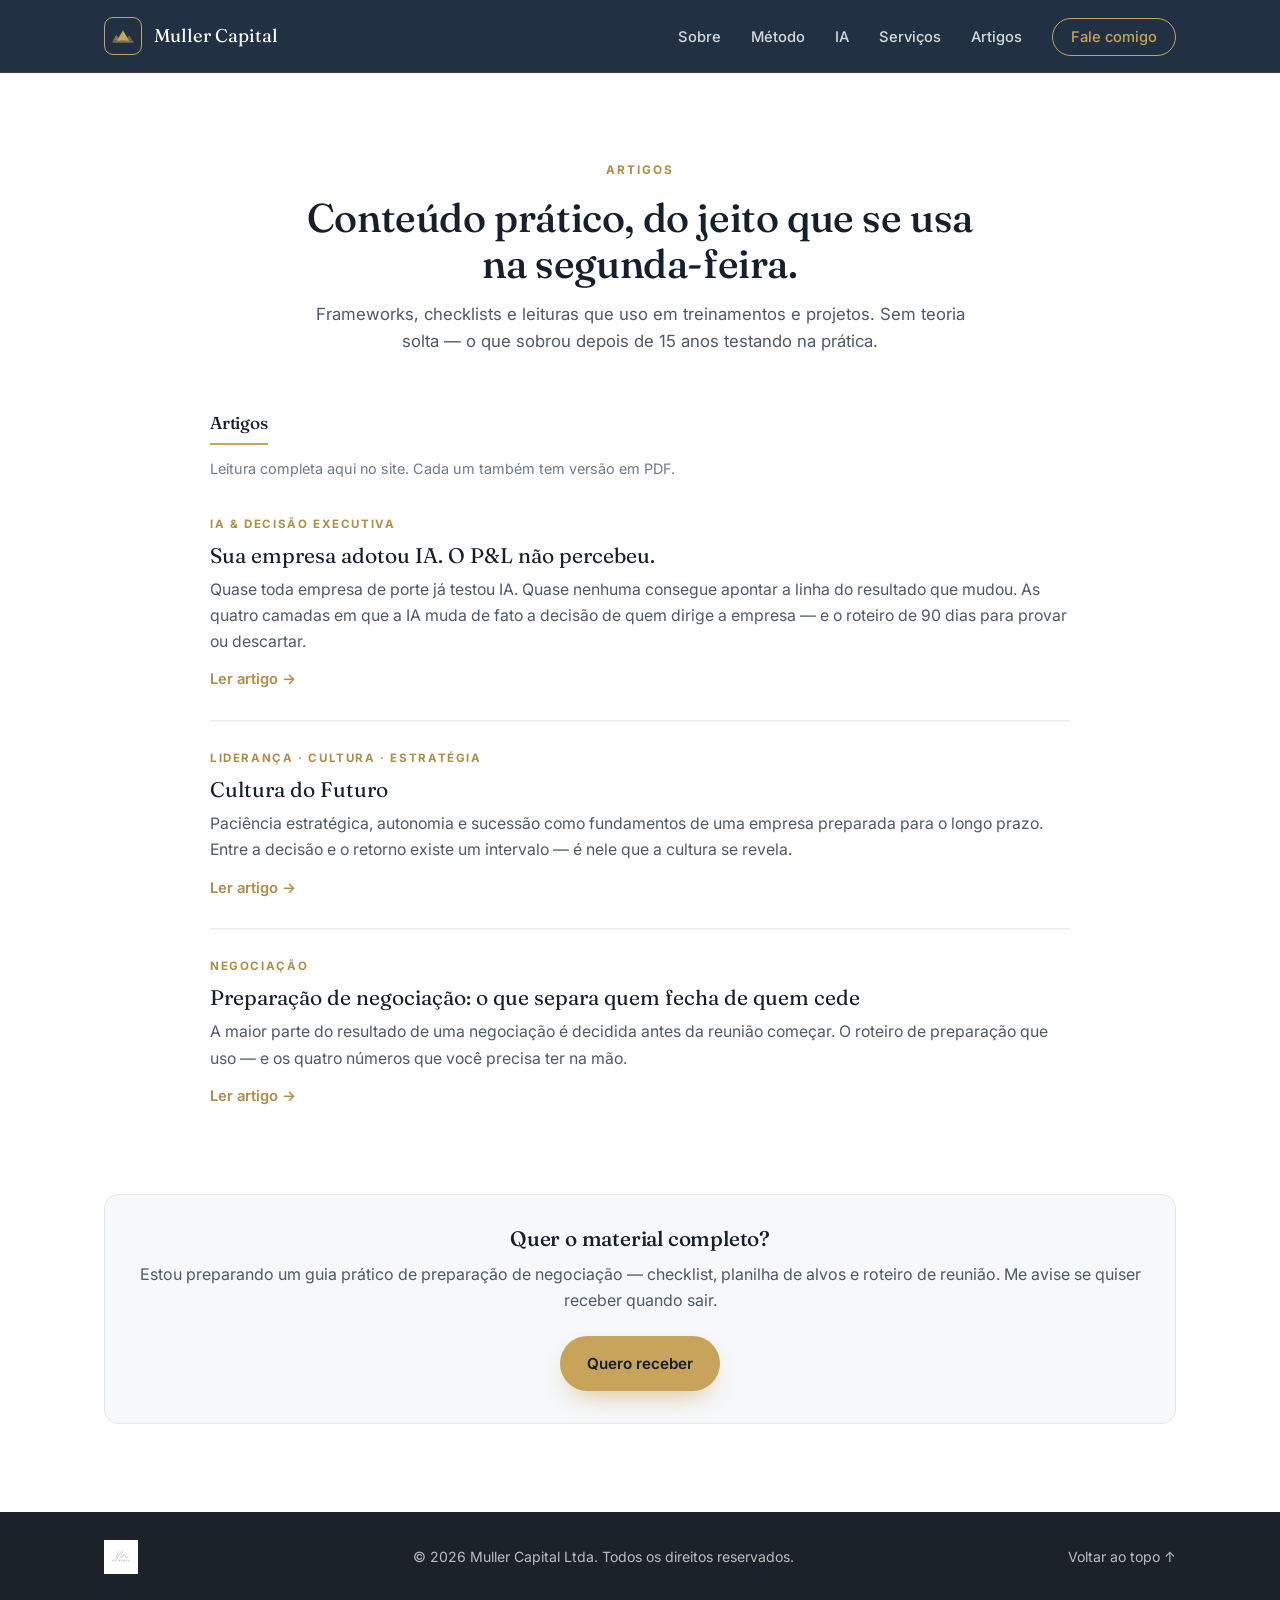
==== artigos/index.html @ a244d83a "Add files via upload" ====
<!DOCTYPE html>
<html lang="pt-BR">
<head>
  <meta charset="UTF-8" />
  <meta name="viewport" content="width=device-width, initial-scale=1.0" />
  <title>Artigos — Muller Capital</title>
  <meta name="description" content="Artigos práticos sobre planejamento estratégico, negociação, liderança e uso de IA em negócios — por Lucas Müller, Muller Capital." />
  <meta name="author" content="Lucas Müller" />
  <meta name="robots" content="index, follow" />
  <link rel="canonical" href="https://mullercapital.net/artigos/" />

  <meta property="og:type" content="website" />
  <meta property="og:url" content="https://mullercapital.net/artigos/" />
  <meta property="og:site_name" content="Muller Capital" />
  <meta property="og:title" content="Artigos — Muller Capital" />
  <meta property="og:description" content="Conteúdo prático sobre estratégia, negociação, liderança e IA aplicada a negócios." />
  <meta property="og:image" content="https://mullercapital.net/assets/lucas.jpg" />
  <meta property="og:locale" content="pt_BR" />
  <meta name="theme-color" content="#0f1f33" />

  <link rel="icon" href="data:image/svg+xml,%3Csvg%20xmlns='http://www.w3.org/2000/svg'%20viewBox='0%200%2064%2064'%3E%3Crect%20width='64'%20height='64'%20rx='12'%20fill='%230f1f33'/%3E%3Cpath%20d='M8%2044%20L17%2029%20L26%2044%20Z'%20fill='%23c8a35a'%20opacity='.6'/%3E%3Cpath%20d='M40%2044%20L48%2031%20L56%2044%20Z'%20fill='%23c8a35a'%20opacity='.45'/%3E%3Cpath%20d='M18%2044%20L32%2020%20L46%2044%20Z'%20fill='%23c8a35a'/%3E%3Cpath%20d='M9%2047%20H55'%20stroke='%23c8a35a'%20stroke-width='3'%20stroke-linecap='round'%20opacity='.8'/%3E%3C/svg%3E" />
  <link rel="preconnect" href="https://fonts.googleapis.com" />
  <link rel="preconnect" href="https://fonts.gstatic.com" crossorigin />
  <link href="https://fonts.googleapis.com/css2?family=Fraunces:opsz,wght@9..144,400;9..144,500;9..144,600&family=Inter:wght@400;500;600;700&display=swap" rel="stylesheet" />
  <link rel="stylesheet" href="../css/styles.css" />

  <script type="application/ld+json">
  {
    "@context": "https://schema.org",
    "@type": "Blog",
    "name": "Artigos — Muller Capital",
    "description": "Conteúdo prático sobre planejamento estratégico, negociação, liderança e IA aplicada a negócios.",
    "url": "https://mullercapital.net/artigos/",
    "inLanguage": "pt-BR",
    "author": {
      "@type": "Person",
      "@id": "https://mullercapital.net/#lucas-muller",
      "name": "Lucas Müller"
    },
    "publisher": {
      "@type": "Organization",
      "name": "Muller Capital",
      "logo": {
        "@type": "ImageObject",
        "url": "https://mullercapital.net/assets/muller-capital.png"
      }
    }
  }
  </script>
</head>
<body>

  <!-- ===================== HEADER / NAV ===================== -->
  <header class="site-header" id="top">
    <div class="container nav-wrap">
      <a href="../index.html" class="brand">
        <span class="brand-mark" aria-hidden="true">
          <svg viewBox="0 0 32 26" width="22" height="18" xmlns="http://www.w3.org/2000/svg">
            <path d="M1 20 L6.5 11 L12 20 Z" fill="currentColor" opacity="0.6" />
            <path d="M20 20 L25 12 L30 20 Z" fill="currentColor" opacity="0.45" />
            <path d="M7 20 L16 4.5 L25 20 Z" fill="currentColor" />
            <path d="M1.5 21.6 H30.5" stroke="currentColor" stroke-width="1.6" stroke-linecap="round" opacity="0.8" />
          </svg>
        </span>
        <span class="brand-name">Muller&nbsp;Capital</span>
      </a>
      <nav class="nav" aria-label="Navegação principal">
        <button class="nav-toggle" aria-expanded="false" aria-controls="nav-menu" aria-label="Abrir menu">
          <span></span><span></span><span></span>
        </button>
        <ul class="nav-menu" id="nav-menu">
          <li><a href="../index.html#sobre">Sobre</a></li>
          <li><a href="../index.html#metodo">Método</a></li>
          <li><a href="../index.html#ia">IA</a></li>
          <li><a href="../index.html#servicos">Serviços</a></li>
          <li><a href="index.html">Artigos</a></li>
          <li><a href="../index.html#contato" class="nav-cta">Fale comigo</a></li>
        </ul>
      </nav>
    </div>
  </header>

  <!-- ===================== LISTA DE ARTIGOS ===================== -->
  <section class="section">
    <div class="container">
      <div class="section-head">
        <p class="section-eyebrow">Artigos</p>
        <h2>Conteúdo prático, do jeito que se usa na segunda-feira.</h2>
        <p class="section-sub">
          Frameworks, checklists e leituras que uso em treinamentos e projetos.
          Sem teoria solta — o que sobrou depois de 15 anos testando na prática.
        </p>
      </div>

      <!--
        COMO ADICIONAR CONTEÚDO — ver README, seção "Artigos".
        Resumo: artigo novo = duplicar preparacao-negociacao.html
                PDF novo    = duplicar modelo-material.html + arquivo em materiais/
      -->

      <!-- ========== GRUPO 1: ARTIGOS NO SITE ========== -->
      <div class="artigos-grupo">
        <h3 class="grupo-titulo">Artigos</h3>
        <p class="grupo-desc">Leitura completa aqui no site. Cada um também tem versão em PDF.</p>
        <ul class="artigos-list">
          <li class="artigo-item">
            <a class="artigo-link" href="ia-decisao-executiva.html">
              <span class="artigo-tag">IA &amp; Decisão Executiva</span>
              <span class="artigo-titulo">Sua empresa adotou IA. O P&amp;L não percebeu.</span>
              <span class="artigo-resumo">
                Quase toda empresa de porte já testou IA. Quase nenhuma consegue apontar a linha do
                resultado que mudou. As quatro camadas em que a IA muda de fato a decisão de quem
                dirige a empresa — e o roteiro de 90 dias para provar ou descartar.
              </span>
              <span class="artigo-seta">Ler artigo &rarr;</span>
            </a>
          </li>
          <li class="artigo-item">
            <a class="artigo-link" href="cultura-do-futuro.html">
              <span class="artigo-tag">Liderança · Cultura · Estratégia</span>
              <span class="artigo-titulo">Cultura do Futuro</span>
              <span class="artigo-resumo">
                Paciência estratégica, autonomia e sucessão como fundamentos de uma empresa
                preparada para o longo prazo. Entre a decisão e o retorno existe um intervalo —
                é nele que a cultura se revela.
              </span>
              <span class="artigo-seta">Ler artigo &rarr;</span>
            </a>
          </li>
          <li class="artigo-item">
            <a class="artigo-link" href="preparacao-negociacao.html">
              <span class="artigo-tag">Negociação</span>
              <span class="artigo-titulo">Preparação de negociação: o que separa quem fecha de quem cede</span>
              <span class="artigo-resumo">
                A maior parte do resultado de uma negociação é decidida antes da reunião começar.
                O roteiro de preparação que uso — e os quatro números que você precisa ter na mão.
              </span>
              <span class="artigo-seta">Ler artigo &rarr;</span>
            </a>
          </li>
        </ul>
      </div>

      <!-- ========== GRUPO 2: MATERIAIS EM PDF ==========
        Descomente este grupo quando o primeiro PDF estiver publicado.
        Copie o <li> uma vez para cada material.

      <div class="artigos-grupo">
        <h3 class="grupo-titulo">Materiais para download</h3>
        <p class="grupo-desc">Artigos completos em PDF, com resumo antes de baixar.</p>
        <ul class="artigos-list">
          <li class="artigo-item">
            <a class="artigo-link" href="NOME-DO-ARQUIVO.html">
              <span class="artigo-tag">CATEGORIA · PDF</span>
              <span class="artigo-titulo">TÍTULO DO ARTIGO</span>
              <span class="artigo-resumo">RESUMO DE UMA OU DUAS LINHAS.</span>
              <span class="artigo-seta">Ver e baixar &rarr;</span>
            </a>
          </li>
        </ul>
      </div>

      ========== FIM GRUPO 2 ========== -->

      <!-- ========== GRUPO 3: LINKEDIN ==========
        Descomente quando quiser listar artigos publicados no LinkedIn.
        Atenção: estes links levam o visitante para fora do site.

      <div class="artigos-grupo">
        <h3 class="grupo-titulo">Publicado no LinkedIn</h3>
        <p class="grupo-desc">Textos publicados na minha página do LinkedIn.</p>
        <ul class="artigos-list">
          <li class="artigo-item">
            <a class="artigo-link" href="URL-COMPLETA-DO-LINKEDIN" target="_blank" rel="noopener">
              <span class="artigo-tag">CATEGORIA · LinkedIn</span>
              <span class="artigo-titulo">TÍTULO DO ARTIGO</span>
              <span class="artigo-resumo">RESUMO DE UMA OU DUAS LINHAS.</span>
              <span class="artigo-seta">Ler no LinkedIn &#8599;</span>
            </a>
          </li>
        </ul>
      </div>

      ========== FIM GRUPO 3 ========== -->

      <!-- ===================== MATERIAL GRATUITO (isca de e-mail) ===================== -->
      <!--
        ATENÇÃO: este bloco ainda NÃO entrega arquivo nenhum.
        Hoje ele leva ao formulário de contato da home.
        Para virar um material com captura de e-mail de verdade, é preciso uma
        plataforma de e-mail (Brevo, MailerLite...) — ver README, seção "Material gratuito".
        O arquivo NÃO pode ficar neste repositório: ele é público.
      -->
      <div class="post-cta">
        <h2>Quer o material completo?</h2>
        <p>
          Estou preparando um guia prático de preparação de negociação — checklist,
          planilha de alvos e roteiro de reunião. Me avise se quiser receber quando sair.
        </p>
        <a href="../index.html#contato" class="btn btn-primary">Quero receber</a>
      </div>
    </div>
  </section>

  <!-- ===================== FOOTER ===================== -->
  <footer class="site-footer">
    <div class="container footer-wrap">
      <div class="footer-realizacao">
        <img src="../assets/muller-capital.png" alt="Muller Capital" class="footer-logo" onerror="this.replaceWith(Object.assign(document.createElement('span'),{className:'footer-brand',textContent:'Muller Capital'}))" />
      </div>
      <span class="footer-copy">© <span id="year"></span> Muller Capital Ltda. Todos os direitos reservados.</span>
      <a href="#top" class="footer-top">Voltar ao topo &uarr;</a>
    </div>
  </footer>

  <script src="../js/main.js"></script>
</body>
</html>
---- css/styles.css ----
/* =========================================================
   Lucas Müller — Planejamento Estratégico
   Paleta executiva: navy / grafite + dourado
   ========================================================= */

:root {
  --navy: #0f1f33;
  --navy-700: #16304f;
  --navy-600: #1d3c63;
  --graphite: #1c2229;
  --gold: #c8a35a;
  --gold-dark: #b08d44;
  --ink: #14202e;
  --slate: #4a5a6a;
  --muted: #6b7a89;
  --line: #e4e8ed;
  --bg: #ffffff;
  --bg-alt: #f6f8fa;
  --bg-dark: #0f1f33;
  --white: #ffffff;

  --maxw: 1120px;
  --radius: 14px;
  --shadow: 0 18px 50px -24px rgba(15, 31, 51, 0.45);
  --font-display: "Fraunces", Georgia, serif;
  --font-body: "Inter", system-ui, -apple-system, Segoe UI, Roboto, sans-serif;
}

* { box-sizing: border-box; margin: 0; padding: 0; }

html { scroll-behavior: smooth; }

body {
  font-family: var(--font-body);
  color: var(--ink);
  background: var(--bg);
  line-height: 1.65;
  -webkit-font-smoothing: antialiased;
}

img { max-width: 100%; display: block; }

a { color: inherit; text-decoration: none; }

.container {
  width: 100%;
  max-width: var(--maxw);
  margin: 0 auto;
  padding: 0 24px;
}

h1, h2, h3 { font-family: var(--font-display); font-weight: 500; line-height: 1.15; letter-spacing: -0.01em; }

.accent { color: var(--gold-dark); }

/* ===================== BUTTONS ===================== */
.btn {
  display: inline-flex;
  align-items: center;
  justify-content: center;
  gap: 8px;
  padding: 14px 26px;
  border-radius: 999px;
  font-weight: 600;
  font-size: 0.95rem;
  cursor: pointer;
  border: 1.5px solid transparent;
  transition: transform 0.15s ease, box-shadow 0.2s ease, background 0.2s ease, color 0.2s ease;
}
.btn:hover { transform: translateY(-2px); }

.btn-primary {
  background: var(--gold);
  color: var(--navy);
  box-shadow: 0 12px 28px -12px rgba(200, 163, 90, 0.8);
}
.btn-primary:hover { background: var(--gold-dark); }

.btn-ghost {
  background: transparent;
  color: var(--white);
  border-color: rgba(255, 255, 255, 0.35);
}
.btn-ghost:hover { border-color: var(--gold); color: var(--gold); }

.btn-block { width: 100%; }

/* ===================== HEADER / NAV ===================== */
.site-header {
  position: sticky;
  top: 0;
  z-index: 50;
  background: rgba(15, 31, 51, 0.92);
  backdrop-filter: blur(10px);
  border-bottom: 1px solid rgba(255, 255, 255, 0.08);
}
.nav-wrap {
  display: flex;
  align-items: center;
  justify-content: space-between;
  height: 72px;
}
.brand { display: flex; align-items: center; gap: 12px; color: var(--white); }
.brand-mark {
  width: 38px; height: 38px;
  display: grid; place-items: center;
  border: 1.5px solid var(--gold);
  color: var(--gold);
  border-radius: 9px;
  font-family: var(--font-display);
  font-weight: 600;
  font-size: 0.95rem;
  flex: none;
}
.brand-mark svg { display: block; }
.brand-name { font-family: var(--font-display); font-size: 1.15rem; color: var(--white); }

.nav-menu { list-style: none; display: flex; align-items: center; gap: 30px; }
.nav-menu a { color: rgba(255, 255, 255, 0.82); font-size: 0.92rem; font-weight: 500; transition: color 0.2s; }
.nav-menu a:hover { color: var(--gold); }
.nav-cta {
  border: 1.5px solid var(--gold);
  color: var(--gold) !important;
  padding: 9px 18px;
  border-radius: 999px;
}
.nav-cta:hover { background: var(--gold); color: var(--navy) !important; }

.nav-toggle {
  display: none;
  flex-direction: column;
  gap: 5px;
  background: none;
  border: none;
  cursor: pointer;
  padding: 8px;
}
.nav-toggle span { width: 24px; height: 2px; background: var(--white); border-radius: 2px; transition: 0.3s; }

/* ===================== HERO ===================== */
.hero {
  background:
    radial-gradient(900px 500px at 80% -10%, rgba(200,163,90,0.18), transparent 60%),
    linear-gradient(160deg, var(--navy) 0%, var(--graphite) 100%);
  color: var(--white);
  padding: 90px 0 80px;
  position: relative;
  overflow: hidden;
}
.hero-grid {
  display: grid;
  grid-template-columns: 1.25fr 0.85fr;
  gap: 56px;
  align-items: center;
}
.eyebrow {
  text-transform: uppercase;
  letter-spacing: 0.18em;
  font-size: 0.74rem;
  font-weight: 600;
  color: var(--gold);
  margin-bottom: 18px;
}
.hero h1 { font-size: clamp(2.1rem, 4.4vw, 3.4rem); margin-bottom: 22px; }
.lead { font-size: 1.12rem; color: rgba(255, 255, 255, 0.85); max-width: 560px; margin-bottom: 32px; }
.hero-actions { display: flex; flex-wrap: wrap; gap: 14px; margin-bottom: 40px; }
.hero-trust {
  list-style: none;
  display: flex;
  flex-wrap: wrap;
  gap: 28px;
  padding-top: 26px;
  border-top: 1px solid rgba(255, 255, 255, 0.12);
}
.hero-trust li { font-size: 0.9rem; color: rgba(255, 255, 255, 0.7); }
.hero-trust strong { display: block; font-family: var(--font-display); font-size: 1.55rem; color: var(--white); }

/* Hero figure / portrait */
.hero-figure { position: relative; }
.portrait {
  position: relative;
  aspect-ratio: 4 / 5;
  border-radius: 18px;
  overflow: hidden;
  border: 1px solid rgba(255, 255, 255, 0.14);
  background: linear-gradient(160deg, var(--navy-600), var(--graphite));
  box-shadow: var(--shadow);
  display: grid;
  place-items: center;
}
.portrait img { width: 100%; height: 100%; object-fit: cover; }
.portrait-fallback {
  position: absolute;
  font-family: var(--font-display);
  font-size: 4rem;
  color: rgba(200, 163, 90, 0.55);
  display: none;
}
.portrait--placeholder .portrait-fallback { display: block; }
.hero-badge {
  position: absolute;
  bottom: -22px;
  left: -18px;
  background: var(--white);
  color: var(--navy);
  padding: 14px 20px;
  border-radius: 12px;
  box-shadow: var(--shadow);
}
.hero-badge-top { display: block; font-size: 0.7rem; letter-spacing: 0.12em; text-transform: uppercase; color: var(--gold-dark); font-weight: 700; }
.hero-badge-main { display: block; font-family: var(--font-display); font-size: 0.98rem; margin-top: 2px; }

/* ===================== LOGOS (faixa animada) ===================== */
.logos { background: var(--bg-alt); padding: 36px 0; border-bottom: 1px solid var(--line); overflow: hidden; }
.logos-label { text-align: center; font-size: 0.82rem; letter-spacing: 0.06em; color: var(--muted); margin-bottom: 22px; text-transform: uppercase; }

.logos-marquee {
  display: flex;
  width: 100%;
  /* máscara para esmaecer nas bordas */
  -webkit-mask-image: linear-gradient(90deg, transparent, #000 8%, #000 92%, transparent);
  mask-image: linear-gradient(90deg, transparent, #000 8%, #000 92%, transparent);
}
.logos-track {
  list-style: none;
  display: flex;
  align-items: center;
  gap: 56px;
  padding: 0 28px;
  flex-shrink: 0;
  min-width: 100%;
  justify-content: space-around;
  animation: logos-scroll 38s linear infinite;
}
.logos-marquee:hover .logos-track { animation-play-state: paused; }
.logos-track li {
  font-family: var(--font-display);
  font-size: 1.15rem;
  color: var(--slate);
  white-space: nowrap;
  opacity: 0.75;
  transition: opacity 0.2s, color 0.2s;
}
.logos-track li:hover { opacity: 1; color: var(--navy); }
/* Quando trocar por logos reais (img): */
.logos-track li img { height: 34px; width: auto; filter: grayscale(1); opacity: 0.7; transition: filter 0.2s, opacity 0.2s; }
.logos-track li img:hover { filter: grayscale(0); opacity: 1; }

@keyframes logos-scroll {
  from { transform: translateX(0); }
  to   { transform: translateX(-100%); }
}
@media (prefers-reduced-motion: reduce) {
  .logos-track { animation: none; flex-wrap: wrap; justify-content: center; gap: 18px 40px; }
  .logos-track[aria-hidden="true"] { display: none; }
}

/* ===================== SECTIONS ===================== */
.section { padding: 88px 0; }
.section--alt { background: var(--bg-alt); }
.section-eyebrow {
  text-transform: uppercase;
  letter-spacing: 0.18em;
  font-size: 0.74rem;
  font-weight: 700;
  color: var(--gold-dark);
  margin-bottom: 14px;
}
.section-head { text-align: center; max-width: 680px; margin: 0 auto 54px; }
.section-head--left { text-align: left; margin: 0; }
.section-head h2, .section h2 { font-size: clamp(1.8rem, 3.2vw, 2.5rem); margin-bottom: 14px; color: var(--ink); }
.section-sub { color: var(--slate); font-size: 1.05rem; }

/* ===================== ABOUT ===================== */
.about-grid { display: grid; grid-template-columns: 0.8fr 1.2fr; gap: 56px; align-items: start; }
.about-intro h2 { font-size: clamp(1.9rem, 3.4vw, 2.7rem); }
.about-body p { margin-bottom: 18px; color: var(--slate); font-size: 1.06rem; }
.about-body strong { color: var(--ink); }
.about-highlight {
  margin: 26px 0 6px;
  padding: 20px 24px;
  background: var(--navy);
  color: var(--white);
  border-left: 4px solid var(--gold);
  border-radius: 0 12px 12px 0;
  font-family: var(--font-display);
  font-size: 1.15rem;
  line-height: 1.45;
}
.about-highlight strong { color: var(--gold); }

.about-points { list-style: none; margin-top: 26px; display: grid; gap: 12px; }
.about-points li {
  position: relative;
  padding-left: 30px;
  color: var(--ink);
  font-weight: 500;
}
.about-points li::before {
  content: "";
  position: absolute;
  left: 0; top: 9px;
  width: 16px; height: 16px;
  border-radius: 50%;
  background: var(--gold);
  box-shadow: 0 0 0 4px rgba(200, 163, 90, 0.18);
}

/* ===================== CARDS (SERVIÇOS) ===================== */
.cards { display: grid; grid-template-columns: repeat(2, 1fr); gap: 26px; align-items: stretch; }
.card {
  position: relative;
  background: var(--white);
  border: 1px solid var(--line);
  border-radius: var(--radius);
  padding: 34px 28px;
  display: flex;
  flex-direction: column;
  transition: transform 0.2s ease, box-shadow 0.25s ease, border-color 0.2s ease;
}
.card:hover { transform: translateY(-6px); box-shadow: var(--shadow); border-color: rgba(200, 163, 90, 0.4); }
.card--featured {
  border-color: var(--gold);
  box-shadow: 0 24px 60px -28px rgba(15, 31, 51, 0.5);
}
.card-flag {
  position: absolute;
  top: -13px; left: 28px;
  background: var(--gold);
  color: var(--navy);
  font-size: 0.72rem;
  font-weight: 700;
  letter-spacing: 0.05em;
  text-transform: uppercase;
  padding: 5px 14px;
  border-radius: 999px;
}
.card-icon { font-size: 1.9rem; margin-bottom: 14px; }
.card h3 { font-size: 1.32rem; margin-bottom: 12px; color: var(--ink); }
.card > p { color: var(--slate); margin-bottom: 18px; }
.card-list { list-style: none; display: grid; gap: 9px; margin-bottom: 20px; }
.card-list li { position: relative; padding-left: 22px; font-size: 0.95rem; color: var(--ink); }
.card-list li::before {
  content: "✓";
  position: absolute; left: 0; top: 0;
  color: var(--gold-dark); font-weight: 700;
}
.card-aud { font-size: 0.88rem; color: var(--muted); margin-bottom: 16px; margin-top: auto; }
.card-aud span { color: var(--ink); font-weight: 600; }
.card-price {
  display: flex;
  flex-direction: column;
  gap: 1px;
  padding: 14px 0 16px;
  margin-bottom: 16px;
  border-top: 1px solid var(--line);
}
.card-price-label { font-size: 0.78rem; color: var(--gold-dark); text-transform: uppercase; letter-spacing: 0.04em; font-weight: 600; }
.card-price-row { display: flex; align-items: baseline; gap: 10px; }
.card-price-old { font-size: 1rem; color: var(--muted); text-decoration: line-through; }
.card-price-value { font-family: var(--font-display); font-size: 1.7rem; color: var(--navy); line-height: 1.1; }
.card-price-value--consult { font-size: 1.35rem; color: var(--gold-dark); }
.card-price-unit { font-size: 0.82rem; color: var(--slate); }
.card-link { color: var(--gold-dark); font-weight: 600; font-size: 0.95rem; transition: gap 0.2s; }
.card-link:hover { color: var(--navy); }

/* ===================== MÉTODO BRIO ===================== */
.section--brio {
  background:
    radial-gradient(700px 420px at 15% -10%, rgba(200,163,90,0.16), transparent 60%),
    linear-gradient(160deg, var(--navy) 0%, var(--graphite) 100%);
  color: var(--white);
}
.section--brio h2 { color: var(--white); }
.section--brio .section-eyebrow { color: var(--gold); }
.section--brio .section-sub { color: rgba(255,255,255,0.82); }
.section--brio .section-sub em { color: var(--gold); font-style: italic; }
.brio-word { color: var(--gold); letter-spacing: 0.06em; }

.brio-quote {
  max-width: 720px;
  margin: 0 auto 50px;
  text-align: center;
  font-family: var(--font-display);
  font-size: 1.3rem;
  line-height: 1.5;
  color: rgba(255,255,255,0.92);
  position: relative;
  padding: 0 10px;
}
.brio-quote cite { display: block; margin-top: 14px; font-size: 0.95rem; font-style: normal; color: var(--gold); }

.brio-grid { display: grid; grid-template-columns: repeat(4, 1fr); gap: 20px; }
.brio-card {
  background: rgba(255,255,255,0.04);
  border: 1px solid rgba(255,255,255,0.12);
  border-radius: var(--radius);
  padding: 28px 24px;
  transition: transform 0.2s ease, border-color 0.2s ease, background 0.2s ease;
}
.brio-card:hover { transform: translateY(-6px); border-color: var(--gold); background: rgba(255,255,255,0.07); }
.brio-letter {
  display: block;
  font-family: var(--font-display);
  font-size: 3rem;
  line-height: 1;
  color: var(--gold);
  margin-bottom: 12px;
}
.brio-card h3 { color: var(--white); font-size: 1.25rem; margin-bottom: 10px; }
.brio-card p { color: rgba(255,255,255,0.78); font-size: 0.95rem; }

/* ===================== IA APLICADA ===================== */
.ia-grid { display: grid; grid-template-columns: 0.85fr 1.15fr; gap: 56px; align-items: start; }
.ia-intro { position: sticky; top: 100px; }
.ia-intro h2 { font-size: clamp(1.9rem, 3.4vw, 2.7rem); }
.ia-lead { color: var(--slate); font-size: 1.06rem; margin-bottom: 30px; }

.ia-list { list-style: none; display: grid; }
.ia-item {
  display: grid;
  grid-template-columns: auto 1fr;
  gap: 22px;
  padding: 28px 0;
  border-top: 1px solid var(--line);
}
.ia-item:first-child { border-top: none; padding-top: 0; }
.ia-item:last-child { padding-bottom: 0; }
.ia-num {
  font-family: var(--font-display);
  font-size: 1.45rem;
  font-weight: 600;
  line-height: 1.15;
  color: var(--gold-dark);
}
.ia-body h3 { font-size: 1.2rem; margin-bottom: 8px; color: var(--ink); }
.ia-body > p { color: var(--slate); font-size: 0.99rem; margin-bottom: 15px; }
.ia-body .card-list { margin-bottom: 0; }

/* ===================== GRÁFICO DE CRESCIMENTO ===================== */
.growth-chart {
  background: var(--white);
  border: 1px solid var(--line);
  border-radius: var(--radius);
  padding: 30px 28px 22px;
  margin: 0 0 32px;
}
.growth-title { text-align: center; color: var(--slate); font-size: 1.05rem; margin-bottom: 26px; }
.growth-title strong { color: var(--navy); font-family: var(--font-display); }
.growth-bars {
  display: flex;
  align-items: flex-end;
  justify-content: space-around;
  gap: 16px;
  height: 240px;
  padding-top: 24px;
}
.growth-bar {
  flex: 1;
  max-width: 110px;
  height: 0;
  border-radius: 8px 8px 0 0;
  background: linear-gradient(180deg, var(--navy-600), var(--navy));
  position: relative;
  transition: height 1.1s cubic-bezier(0.22, 1, 0.36, 1);
}
.growth-bar--peak { background: linear-gradient(180deg, var(--gold), var(--gold-dark)); }
.growth-chart.in-view .growth-bar { height: var(--h); }
.growth-val {
  position: absolute;
  top: -22px; left: 50%;
  transform: translateX(-50%);
  white-space: nowrap;
  font-size: 0.82rem;
  font-weight: 600;
  color: var(--slate);
}
.growth-bar--peak .growth-val { color: var(--gold-dark); font-weight: 700; }
.growth-labels {
  display: flex;
  justify-content: space-around;
  gap: 16px;
  margin-top: 12px;
  padding-top: 12px;
  border-top: 1px solid var(--line);
}
.growth-labels span { flex: 1; max-width: 110px; text-align: center; font-size: 0.85rem; color: var(--muted); }

/* ===================== STATS ===================== */
.result-banner {
  display: flex;
  align-items: center;
  justify-content: center;
  flex-wrap: wrap;
  gap: 14px;
  margin-bottom: 32px;
  padding: 22px 28px;
  border-radius: var(--radius);
  background: linear-gradient(135deg, var(--navy) 0%, var(--navy-600) 100%);
  color: var(--white);
  text-align: center;
}
.result-banner-from { font-size: 1.1rem; color: rgba(255,255,255,0.82); }
.result-banner-arrow { font-size: 1.6rem; color: var(--gold); }
.result-banner-to { font-family: var(--font-display); font-size: 1.6rem; color: var(--gold); }

.stats { display: grid; grid-template-columns: repeat(3, 1fr); gap: 24px; }
.stat {
  background: var(--white);
  border: 1px solid var(--line);
  border-radius: var(--radius);
  padding: 30px 26px;
  text-align: center;
}
.stat-num { display: block; font-family: var(--font-display); font-size: 2.4rem; color: var(--navy); line-height: 1; margin-bottom: 8px; }
.stat-label { color: var(--slate); font-size: 0.95rem; }

/* ===================== FORMAÇÃO ===================== */
.formacao-grid { display: grid; grid-template-columns: 0.9fr 1.1fr; gap: 56px; align-items: start; }
.formacao-langs { margin-top: 22px; color: var(--slate); font-size: 0.98rem; }
.formacao-extra { margin-top: 28px; }
.formacao-extra-title {
  font-size: 0.74rem;
  letter-spacing: 0.14em;
  text-transform: uppercase;
  font-weight: 700;
  color: var(--gold-dark);
  margin-bottom: 14px;
}
.formacao-tags { list-style: none; display: flex; flex-wrap: wrap; gap: 10px; }
.formacao-tags li {
  background: var(--white);
  border: 1px solid var(--line);
  border-radius: 999px;
  padding: 9px 16px;
  font-size: 0.9rem;
  color: var(--ink);
  font-weight: 500;
}
.formacao-list { list-style: none; display: grid; gap: 4px; }
.formacao-list li {
  display: flex;
  align-items: center;
  gap: 16px;
  background: var(--white);
  border: 1px solid var(--line);
  border-radius: 10px;
  padding: 16px 20px;
  margin-bottom: 10px;
}
.formacao-list .flag {
  width: 30px; height: 22px;
  flex-shrink: 0;
  border-radius: 3px;
  object-fit: cover;
  box-shadow: 0 1px 3px rgba(0,0,0,0.18);
}
.formacao-text { min-width: 0; }
.formacao-list strong { display: block; color: var(--ink); font-size: 1.02rem; }
.formacao-list span { color: var(--muted); font-size: 0.92rem; }
.formacao-honor { background: var(--navy) !important; border-color: var(--navy) !important; }
.formacao-honor strong { color: var(--gold) !important; }
.formacao-honor span { color: rgba(255,255,255,0.78) !important; }

/* ===================== GALERIA / EM AÇÃO ===================== */
.gallery {
  display: grid;
  grid-template-columns: repeat(4, 1fr);
  grid-auto-rows: 240px;
  gap: 18px;
}
.gallery-item {
  position: relative;
  margin: 0;
  border-radius: var(--radius);
  overflow: hidden;
  box-shadow: var(--shadow);
  background: var(--navy-600);
  cursor: zoom-in;
}
/* Ícone de "ampliar" no hover */
.gallery-item::after {
  content: "⤢";
  position: absolute;
  top: 12px; right: 12px;
  width: 34px; height: 34px;
  display: grid; place-items: center;
  background: rgba(15, 31, 51, 0.7);
  color: var(--gold);
  border-radius: 8px;
  font-size: 1rem;
  opacity: 0;
  transform: scale(0.8);
  transition: opacity 0.2s, transform 0.2s;
  pointer-events: none;
  z-index: 2;
}
.gallery-item:hover::after { opacity: 1; transform: scale(1); }
.gallery-item--wide { grid-column: span 2; }
.gallery-item--media { grid-column: span 2; }
.gallery-item img { width: 100%; height: 100%; object-fit: cover; transition: transform 0.4s ease; }
.gallery-item:hover img { transform: scale(1.05); }
.gallery-item figcaption {
  position: absolute;
  left: 0; right: 0; bottom: 0;
  padding: 28px 18px 14px;
  background: linear-gradient(transparent, rgba(15,31,51,0.92));
  color: var(--white);
  font-size: 0.9rem;
  font-weight: 500;
}
.media-tag {
  display: inline-block;
  background: var(--gold);
  color: var(--navy);
  font-size: 0.66rem;
  font-weight: 700;
  letter-spacing: 0.05em;
  text-transform: uppercase;
  padding: 3px 9px;
  border-radius: 999px;
  margin-right: 8px;
  vertical-align: middle;
}

/* ===================== PODCAST CTA ===================== */
.podcast-cta {
  display: flex;
  align-items: center;
  gap: 24px;
  margin-top: 24px;
  padding: 18px;
  background: var(--white);
  border: 1px solid var(--line);
  border-radius: var(--radius);
  box-shadow: var(--shadow);
  transition: transform 0.2s ease, border-color 0.2s ease;
}
.podcast-cta:hover { transform: translateY(-4px); border-color: var(--gold); }
.podcast-thumb {
  position: relative;
  flex-shrink: 0;
  width: 220px;
  aspect-ratio: 16 / 9;
  border-radius: 10px;
  overflow: hidden;
  background: var(--navy);
}
.podcast-thumb img { width: 100%; height: 100%; object-fit: cover; }
.podcast-play {
  position: absolute;
  top: 50%; left: 50%;
  transform: translate(-50%, -50%);
  width: 52px; height: 52px;
  display: grid; place-items: center;
  background: rgba(200, 163, 90, 0.95);
  color: var(--navy);
  border-radius: 50%;
  font-size: 1.2rem;
  padding-left: 4px;
  transition: transform 0.2s ease;
}
.podcast-cta:hover .podcast-play { transform: translate(-50%, -50%) scale(1.1); }
.podcast-info { display: flex; flex-direction: column; gap: 6px; }
.podcast-tag {
  font-size: 0.7rem; font-weight: 700; letter-spacing: 0.1em; text-transform: uppercase;
  color: var(--gold-dark);
}
.podcast-info strong { font-family: var(--font-display); font-size: 1.2rem; color: var(--ink); font-weight: 500; line-height: 1.3; }
.podcast-link-text { color: var(--gold-dark); font-weight: 600; font-size: 0.95rem; }

@media (max-width: 560px) {
  .podcast-cta { flex-direction: column; align-items: stretch; text-align: center; gap: 16px; }
  .podcast-thumb { width: 100%; }
  .podcast-info { align-items: center; }
}

/* ===================== CONTATO ===================== */
.section--contact {
  background:
    radial-gradient(700px 400px at 90% 10%, rgba(200,163,90,0.16), transparent 60%),
    linear-gradient(160deg, var(--navy) 0%, var(--graphite) 100%);
  color: var(--white);
}
.contact-grid { display: grid; grid-template-columns: 1fr 1fr; gap: 56px; align-items: start; }
.section--contact h2 { color: var(--white); }
.section--contact .section-eyebrow { color: var(--gold); }
.section--contact .section-sub { color: rgba(255, 255, 255, 0.8); }
.contact-links { list-style: none; margin-top: 30px; display: grid; gap: 16px; }
.contact-links li { display: flex; align-items: center; gap: 12px; color: rgba(255, 255, 255, 0.88); }
.contact-links a:hover { color: var(--gold); }
.contact-icon { width: 22px; text-align: center; }

.contact-form {
  background: var(--white);
  border-radius: var(--radius);
  padding: 32px;
  display: grid;
  grid-template-columns: 1fr 1fr;
  gap: 18px;
  box-shadow: var(--shadow);
}
.field { display: flex; flex-direction: column; gap: 6px; }
.field--full { grid-column: 1 / -1; }
.contact-form label { font-size: 0.86rem; font-weight: 600; color: var(--ink); }
.contact-form input,
.contact-form select,
.contact-form textarea {
  font-family: var(--font-body);
  font-size: 0.95rem;
  padding: 12px 14px;
  border: 1.5px solid var(--line);
  border-radius: 9px;
  color: var(--ink);
  background: var(--bg-alt);
  transition: border-color 0.2s, background 0.2s;
}
.contact-form input:focus,
.contact-form select:focus,
.contact-form textarea:focus {
  outline: none;
  border-color: var(--gold);
  background: var(--white);
}
.contact-form .btn-block { grid-column: 1 / -1; }
/* Campo anti-spam: fora da tela, invisível para pessoas e leitores de tela */
.field-hp { position: absolute; left: -9999px; width: 1px; height: 1px; overflow: hidden; }
.contact-form .btn-block[disabled] { opacity: 0.6; cursor: not-allowed; }
.form-status { grid-column: 1 / -1; font-size: 0.9rem; text-align: center; min-height: 1em; }
.form-status.ok { color: #1c7c4a; }
.form-status.err { color: #c0392b; }

/* ===================== FOOTER ===================== */
.site-footer { background: var(--graphite); color: rgba(255, 255, 255, 0.7); padding: 28px 0; }
.footer-wrap { display: flex; align-items: center; justify-content: space-between; flex-wrap: wrap; gap: 16px; font-size: 0.88rem; }
.footer-brand { font-family: var(--font-display); color: var(--white); font-size: 1.05rem; }
.footer-realizacao { display: flex; align-items: center; }
.footer-logo { height: 34px; width: auto; }
.footer-top:hover { color: var(--gold); }

/* ===================== ARTIGOS — LISTA ===================== */
.artigos-grupo { max-width: 860px; margin: 0 auto 58px; }
.artigos-grupo:last-of-type { margin-bottom: 0; }
.grupo-titulo {
  display: inline-block;
  font-family: var(--font-display);
  font-size: 1.08rem;
  color: var(--ink);
  padding-bottom: 10px;
  border-bottom: 2px solid var(--gold);
}
.grupo-desc { color: var(--muted); font-size: 0.9rem; margin: 12px 0 6px; }
.artigos-list { list-style: none; max-width: 860px; margin: 0 auto; }
.artigo-item { border-top: 1px solid var(--line); }
.artigo-item:first-child { border-top: none; }
.artigo-link { display: block; padding: 28px 0; }
.artigo-tag {
  display: block;
  font-size: 0.72rem;
  text-transform: uppercase;
  letter-spacing: 0.14em;
  font-weight: 700;
  color: var(--gold-dark);
  margin-bottom: 8px;
}
.artigo-titulo {
  display: block;
  font-family: var(--font-display);
  font-size: 1.32rem;
  line-height: 1.3;
  color: var(--ink);
  margin-bottom: 8px;
  transition: color 0.2s ease;
}
.artigo-link:hover .artigo-titulo { color: var(--gold-dark); }
.artigo-resumo { display: block; color: var(--slate); font-size: 0.99rem; margin-bottom: 10px; }
.artigo-seta { display: inline-block; color: var(--gold-dark); font-size: 0.92rem; font-weight: 600; }
.artigos-cta { text-align: center; margin-top: 44px; }

/* ===================== ARTIGO — PÁGINA ===================== */
.post { padding: 56px 0 80px; }
.post-container { width: min(760px, calc(100% - 40px)); margin: 0 auto; }
.post-meta {
  font-size: 0.76rem;
  text-transform: uppercase;
  letter-spacing: 0.13em;
  font-weight: 700;
  color: var(--muted);
  margin-bottom: 18px;
}
.post-meta a { color: var(--gold-dark); }
.post-meta a:hover { text-decoration: underline; }
.post h1 { font-size: clamp(1.9rem, 4vw, 2.7rem); line-height: 1.22; margin-bottom: 20px; color: var(--ink); }
.post-lead {
  font-size: 1.17rem;
  color: var(--slate);
  margin-bottom: 38px;
  padding-bottom: 30px;
  border-bottom: 1px solid var(--line);
}
.post-body h2 { font-size: 1.5rem; margin: 42px 0 14px; color: var(--ink); }
.post-body h3 { font-size: 1.14rem; margin: 28px 0 10px; color: var(--ink); }
.post-body p { color: var(--slate); font-size: 1.05rem; margin-bottom: 18px; }
.post-body strong { color: var(--ink); }
.post-body ul, .post-body ol { list-style: none; display: grid; gap: 10px; margin-bottom: 22px; }
.post-body ul li { position: relative; padding-left: 24px; color: var(--slate); }
.post-body ul li::before { content: "✓"; position: absolute; left: 0; top: 0; color: var(--gold-dark); font-weight: 700; }
.post-body ol { counter-reset: passo; }
.post-body ol li { position: relative; padding-left: 36px; color: var(--slate); counter-increment: passo; }
.post-body ol li::before {
  content: counter(passo, decimal-leading-zero);
  position: absolute; left: 0; top: 0;
  color: var(--gold-dark);
  font-family: var(--font-display);
  font-weight: 600;
}
.post-quote {
  margin: 30px 0;
  padding: 22px 26px;
  border-left: 3px solid var(--gold);
  background: var(--bg-alt);
  border-radius: 0 var(--radius) var(--radius) 0;
  font-family: var(--font-display);
  font-size: 1.1rem;
  line-height: 1.5;
  color: var(--ink);
}
/* Data / autoria do artigo */
.post-data { font-size: 0.85rem; color: var(--muted); margin: -22px 0 30px; }

/* Destaque de números dentro do artigo */
.post-stats { display: grid; grid-template-columns: repeat(3, 1fr); gap: 20px; margin: 32px 0; }
.post-stat { border-left: 3px solid var(--gold); padding: 2px 0 2px 16px; }
.post-stat-num {
  display: block;
  font-family: var(--font-display);
  font-size: 1.9rem;
  line-height: 1.1;
  color: var(--gold-dark);
  margin-bottom: 6px;
}
.post-stat-label { display: block; font-size: 0.85rem; color: var(--slate); line-height: 1.45; }

/* Referências ao fim do artigo */
.post-refs { margin-top: 46px; padding-top: 24px; border-top: 1px solid var(--line); }
.post-refs h2 {
  font-size: 0.76rem;
  text-transform: uppercase;
  letter-spacing: 0.13em;
  color: var(--gold-dark);
  margin: 0 0 14px;
}
.post-refs ul { list-style: none; display: grid; gap: 9px; }
.post-refs li { font-size: 0.84rem; color: var(--muted); line-height: 1.5; }

.post-cta {
  margin-top: 54px;
  padding: 32px 30px;
  border: 1px solid var(--line);
  border-radius: var(--radius);
  background: var(--bg-alt);
  text-align: center;
}
.post-cta h2 { font-size: 1.3rem; margin: 0 0 10px; }
.post-cta p { color: var(--slate); margin-bottom: 22px; }
.post-nav { margin-top: 36px; padding-top: 24px; border-top: 1px solid var(--line); }
.post-nav a { color: var(--gold-dark); font-weight: 600; }
.post-nav a:hover { text-decoration: underline; }

/* ===================== LIGHTBOX ===================== */
.lightbox {
  position: fixed;
  inset: 0;
  z-index: 100;
  display: flex;
  align-items: center;
  justify-content: center;
  background: rgba(8, 16, 28, 0.94);
  backdrop-filter: blur(4px);
  padding: 40px;
  opacity: 0;
  transition: opacity 0.25s ease;
}
.lightbox[hidden] { display: none; }
.lightbox.open { opacity: 1; }
.lightbox-content { margin: 0; max-width: 92vw; max-height: 88vh; display: flex; flex-direction: column; align-items: center; }
.lightbox-content img {
  max-width: 92vw;
  max-height: 80vh;
  width: auto; height: auto;
  border-radius: 10px;
  box-shadow: 0 30px 80px -20px rgba(0,0,0,0.8);
}
.lightbox-content figcaption { color: rgba(255,255,255,0.85); margin-top: 16px; font-size: 0.95rem; text-align: center; }
.lightbox-close {
  position: absolute;
  top: 20px; right: 26px;
  background: none; border: none;
  color: var(--white);
  font-size: 2.4rem; line-height: 1;
  cursor: pointer;
  opacity: 0.8; transition: opacity 0.2s;
}
.lightbox-close:hover { opacity: 1; }
.lightbox-nav {
  position: absolute;
  top: 50%; transform: translateY(-50%);
  background: rgba(255,255,255,0.1);
  border: none;
  color: var(--white);
  width: 52px; height: 52px;
  border-radius: 50%;
  font-size: 2rem; line-height: 1;
  cursor: pointer;
  transition: background 0.2s;
}
.lightbox-nav:hover { background: var(--gold); color: var(--navy); }
.lightbox-prev { left: 24px; }
.lightbox-next { right: 24px; }
@media (max-width: 560px) {
  .lightbox { padding: 16px; }
  .lightbox-nav { width: 42px; height: 42px; font-size: 1.6rem; }
  .lightbox-prev { left: 8px; }
  .lightbox-next { right: 8px; }
}

/* ===================== RESPONSIVE ===================== */
@media (max-width: 900px) {
  .hero-grid,
  .about-grid,
  .formacao-grid,
  .contact-grid { grid-template-columns: 1fr; gap: 40px; }
  .hero-figure { max-width: 360px; }
  .cards { grid-template-columns: 1fr; }
  .ia-grid { grid-template-columns: 1fr; gap: 40px; }
  .ia-intro { position: static; }
  .brio-grid { grid-template-columns: repeat(2, 1fr); }
  .brio-quote { font-size: 1.12rem; }
  .stats { grid-template-columns: repeat(2, 1fr); }
  .gallery { grid-template-columns: repeat(2, 1fr); grid-auto-rows: 200px; }
  .gallery-item--wide,
  .gallery-item--media { grid-column: span 2; }

  .nav-toggle { display: flex; }
  .nav-menu {
    position: absolute;
    top: 72px; left: 0; right: 0;
    background: var(--navy);
    flex-direction: column;
    align-items: stretch;
    gap: 0;
    padding: 8px 24px 20px;
    border-bottom: 1px solid rgba(255,255,255,0.1);
    display: none;
  }
  .nav-menu.open { display: flex; }
  .nav-menu li { border-top: 1px solid rgba(255,255,255,0.08); }
  .nav-menu a { display: block; padding: 14px 0; }
  .nav-cta { text-align: center; margin-top: 12px; }
}

@media (max-width: 560px) {
  .section { padding: 60px 0; }
  .post-stats { grid-template-columns: 1fr; }
  .hero { padding: 64px 0 70px; }
  .stats { grid-template-columns: 1fr; }
  .gallery { grid-template-columns: 1fr; }
  .gallery-item--wide,
  .gallery-item--media { grid-column: span 1; }
  .contact-form { grid-template-columns: 1fr; padding: 24px; }
  .hero-trust { gap: 20px; }
}
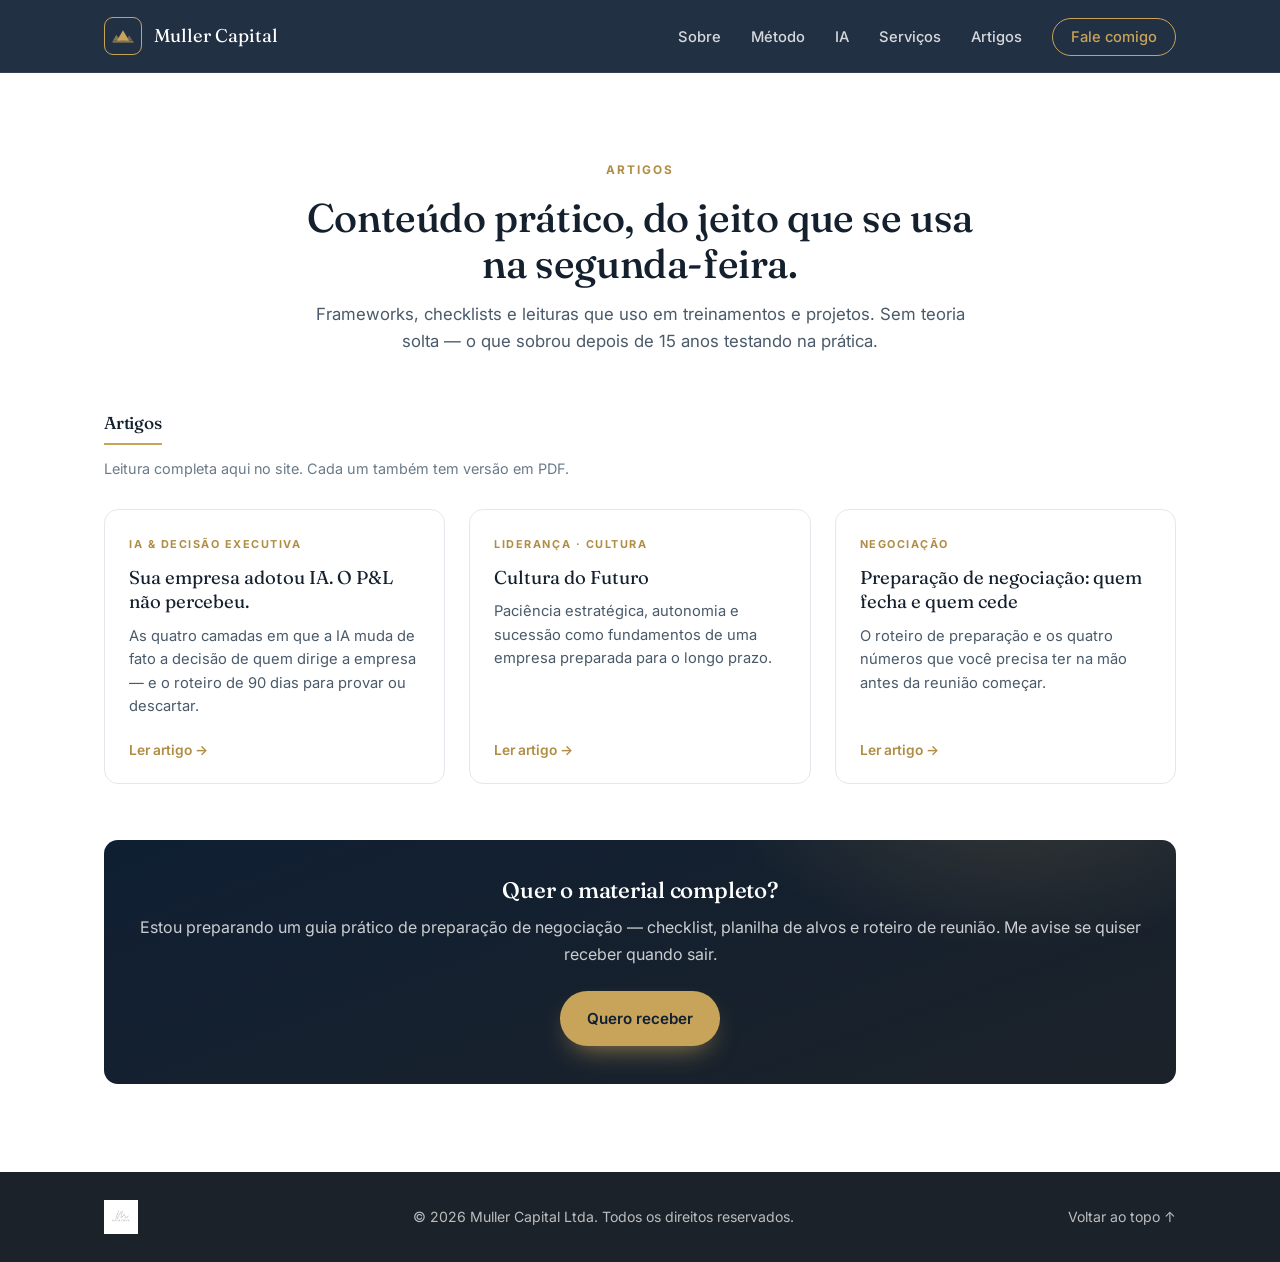
==== commit 875a1c5c: "Add files via upload" ====
--- a/artigos/index.html
+++ b/artigos/index.html
@@ -22,7 +22,7 @@
   <link rel="preconnect" href="https://fonts.googleapis.com" />
   <link rel="preconnect" href="https://fonts.gstatic.com" crossorigin />
   <link href="https://fonts.googleapis.com/css2?family=Fraunces:opsz,wght@9..144,400;9..144,500;9..144,600&family=Inter:wght@400;500;600;700&display=swap" rel="stylesheet" />
-  <link rel="stylesheet" href="../css/styles.css" />
+  <link rel="stylesheet" href="../css/styles.css?v=3" />
 
   <script type="application/ld+json">
   {
@@ -102,38 +102,36 @@
       <div class="artigos-grupo">
         <h3 class="grupo-titulo">Artigos</h3>
         <p class="grupo-desc">Leitura completa aqui no site. Cada um também tem versão em PDF.</p>
-        <ul class="artigos-list">
-          <li class="artigo-item">
+        <ul class="artigos-cards">
+          <li class="artigo-card">
             <a class="artigo-link" href="ia-decisao-executiva.html">
               <span class="artigo-tag">IA &amp; Decisão Executiva</span>
               <span class="artigo-titulo">Sua empresa adotou IA. O P&amp;L não percebeu.</span>
               <span class="artigo-resumo">
-                Quase toda empresa de porte já testou IA. Quase nenhuma consegue apontar a linha do
-                resultado que mudou. As quatro camadas em que a IA muda de fato a decisão de quem
-                dirige a empresa — e o roteiro de 90 dias para provar ou descartar.
+                As quatro camadas em que a IA muda de fato a decisão de quem dirige a empresa —
+                e o roteiro de 90 dias para provar ou descartar.
               </span>
               <span class="artigo-seta">Ler artigo &rarr;</span>
             </a>
           </li>
-          <li class="artigo-item">
+          <li class="artigo-card">
             <a class="artigo-link" href="cultura-do-futuro.html">
-              <span class="artigo-tag">Liderança · Cultura · Estratégia</span>
+              <span class="artigo-tag">Liderança · Cultura</span>
               <span class="artigo-titulo">Cultura do Futuro</span>
               <span class="artigo-resumo">
                 Paciência estratégica, autonomia e sucessão como fundamentos de uma empresa
-                preparada para o longo prazo. Entre a decisão e o retorno existe um intervalo —
-                é nele que a cultura se revela.
+                preparada para o longo prazo.
               </span>
               <span class="artigo-seta">Ler artigo &rarr;</span>
             </a>
           </li>
-          <li class="artigo-item">
+          <li class="artigo-card">
             <a class="artigo-link" href="preparacao-negociacao.html">
               <span class="artigo-tag">Negociação</span>
-              <span class="artigo-titulo">Preparação de negociação: o que separa quem fecha de quem cede</span>
+              <span class="artigo-titulo">Preparação de negociação: quem fecha e quem cede</span>
               <span class="artigo-resumo">
-                A maior parte do resultado de uma negociação é decidida antes da reunião começar.
-                O roteiro de preparação que uso — e os quatro números que você precisa ter na mão.
+                O roteiro de preparação e os quatro números que você precisa ter na mão
+                antes da reunião começar.
               </span>
               <span class="artigo-seta">Ler artigo &rarr;</span>
             </a>
@@ -148,8 +146,8 @@
       <div class="artigos-grupo">
         <h3 class="grupo-titulo">Materiais para download</h3>
         <p class="grupo-desc">Artigos completos em PDF, com resumo antes de baixar.</p>
-        <ul class="artigos-list">
-          <li class="artigo-item">
+        <ul class="artigos-cards">
+          <li class="artigo-card">
             <a class="artigo-link" href="NOME-DO-ARQUIVO.html">
               <span class="artigo-tag">CATEGORIA · PDF</span>
               <span class="artigo-titulo">TÍTULO DO ARTIGO</span>
@@ -169,8 +167,8 @@
       <div class="artigos-grupo">
         <h3 class="grupo-titulo">Publicado no LinkedIn</h3>
         <p class="grupo-desc">Textos publicados na minha página do LinkedIn.</p>
-        <ul class="artigos-list">
-          <li class="artigo-item">
+        <ul class="artigos-cards">
+          <li class="artigo-card">
             <a class="artigo-link" href="URL-COMPLETA-DO-LINKEDIN" target="_blank" rel="noopener">
               <span class="artigo-tag">CATEGORIA · LinkedIn</span>
               <span class="artigo-titulo">TÍTULO DO ARTIGO</span>
--- a/css/styles.css
+++ b/css/styles.css
@@ -738,8 +738,8 @@
 .footer-logo { height: 34px; width: auto; }
 .footer-top:hover { color: var(--gold); }
 
-/* ===================== ARTIGOS — LISTA ===================== */
-.artigos-grupo { max-width: 860px; margin: 0 auto 58px; }
+/* ===================== ARTIGOS — CARDS ===================== */
+.artigos-grupo { margin: 0 auto 56px; }
 .artigos-grupo:last-of-type { margin-bottom: 0; }
 .grupo-titulo {
   display: inline-block;
@@ -749,121 +749,261 @@
   padding-bottom: 10px;
   border-bottom: 2px solid var(--gold);
 }
-.grupo-desc { color: var(--muted); font-size: 0.9rem; margin: 12px 0 6px; }
-.artigos-list { list-style: none; max-width: 860px; margin: 0 auto; }
-.artigo-item { border-top: 1px solid var(--line); }
-.artigo-item:first-child { border-top: none; }
-.artigo-link { display: block; padding: 28px 0; }
+.grupo-desc { color: var(--muted); font-size: 0.9rem; margin: 12px 0 0; }
+
+.artigos-cards {
+  list-style: none;
+  display: grid;
+  grid-template-columns: repeat(3, 1fr);
+  gap: 24px;
+  margin-top: 28px;
+  align-items: stretch;
+}
+.artigo-card { display: flex; }
+.artigo-link {
+  display: flex;
+  flex-direction: column;
+  width: 100%;
+  position: relative;
+  overflow: hidden;
+  background: var(--white);
+  border: 1px solid var(--line);
+  border-radius: var(--radius);
+  padding: 26px 24px 22px;
+  transition: transform 0.22s ease, box-shadow 0.22s ease, border-color 0.22s ease;
+}
+/* filete dourado que cresce no topo do card ao passar o mouse */
+.artigo-link::before {
+  content: "";
+  position: absolute; top: 0; left: 0; right: 0; height: 3px;
+  background: var(--gold);
+  transform: scaleX(0);
+  transform-origin: left;
+  transition: transform 0.28s ease;
+}
+.artigo-link:hover {
+  transform: translateY(-6px);
+  box-shadow: var(--shadow);
+  border-color: rgba(200, 163, 90, 0.5);
+}
+.artigo-link:hover::before { transform: scaleX(1); }
+
 .artigo-tag {
   display: block;
-  font-size: 0.72rem;
+  font-size: 0.68rem;
   text-transform: uppercase;
   letter-spacing: 0.14em;
   font-weight: 700;
   color: var(--gold-dark);
-  margin-bottom: 8px;
+  margin-bottom: 12px;
 }
 .artigo-titulo {
   display: block;
   font-family: var(--font-display);
-  font-size: 1.32rem;
-  line-height: 1.3;
+  font-size: 1.16rem;
+  line-height: 1.32;
   color: var(--ink);
-  margin-bottom: 8px;
-  transition: color 0.2s ease;
-}
-.artigo-link:hover .artigo-titulo { color: var(--gold-dark); }
-.artigo-resumo { display: block; color: var(--slate); font-size: 0.99rem; margin-bottom: 10px; }
-.artigo-seta { display: inline-block; color: var(--gold-dark); font-size: 0.92rem; font-weight: 600; }
+  margin-bottom: 10px;
+}
+.artigo-resumo {
+  display: block;
+  color: var(--slate);
+  font-size: 0.92rem;
+  line-height: 1.6;
+  margin-bottom: 20px;
+}
+.artigo-seta {
+  display: block;
+  margin-top: auto;
+  color: var(--gold-dark);
+  font-size: 0.86rem;
+  font-weight: 600;
+}
 .artigos-cta { text-align: center; margin-top: 44px; }
 
-/* ===================== ARTIGO — PÁGINA ===================== */
-.post { padding: 56px 0 80px; }
-.post-container { width: min(760px, calc(100% - 40px)); margin: 0 auto; }
-.post-meta {
-  font-size: 0.76rem;
+/* ===================== ARTIGO — CAPA ===================== */
+.post-hero {
+  background:
+    radial-gradient(760px 420px at 82% -25%, rgba(200, 163, 90, 0.18), transparent 62%),
+    linear-gradient(160deg, var(--navy) 0%, var(--graphite) 100%);
+  color: var(--white);
+  padding: 62px 0 54px;
+}
+.post-hero-inner { width: min(760px, calc(100% - 40px)); margin: 0 auto; }
+.post-eyebrow {
+  font-size: 0.72rem;
   text-transform: uppercase;
-  letter-spacing: 0.13em;
+  letter-spacing: 0.16em;
   font-weight: 700;
-  color: var(--muted);
-  margin-bottom: 18px;
-}
-.post-meta a { color: var(--gold-dark); }
-.post-meta a:hover { text-decoration: underline; }
-.post h1 { font-size: clamp(1.9rem, 4vw, 2.7rem); line-height: 1.22; margin-bottom: 20px; color: var(--ink); }
-.post-lead {
-  font-size: 1.17rem;
+  color: var(--gold);
+  margin-bottom: 16px;
+}
+.post-eyebrow a { color: var(--gold); }
+.post-eyebrow a:hover { text-decoration: underline; }
+.post-hero h1 {
+  color: var(--white);
+  font-size: clamp(2rem, 4.6vw, 3rem);
+  line-height: 1.16;
+  margin-bottom: 20px;
+}
+.post-hero .post-lead {
+  font-size: 1.16rem;
+  line-height: 1.62;
+  color: rgba(255, 255, 255, 0.82);
+  border: none;
+  padding: 0;
+  margin: 0 0 22px;
+  max-width: 62ch;
+}
+.post-hero .post-data {
+  font-size: 0.82rem;
+  color: rgba(255, 255, 255, 0.5);
+  margin: 0;
+  padding-top: 18px;
+  border-top: 1px solid rgba(255, 255, 255, 0.14);
+}
+
+/* ===================== ARTIGO — CORPO ===================== */
+.post { padding: 0 0 76px; }
+.post-container { width: min(720px, calc(100% - 40px)); margin: 0 auto; padding-top: 52px; }
+
+.post-body p { color: var(--slate); font-size: 1.06rem; line-height: 1.78; margin-bottom: 22px; }
+.post-body strong { color: var(--ink); font-weight: 600; }
+.post-body em { color: var(--ink); }
+
+/* Capitular na abertura do texto */
+.post-body > p:first-of-type::first-letter {
+  float: left;
+  font-family: var(--font-display);
+  font-size: 3.5rem;
+  line-height: 0.82;
+  padding: 8px 12px 0 0;
+  color: var(--gold-dark);
+}
+
+.post-body h2 {
+  font-size: 1.5rem;
+  line-height: 1.28;
+  color: var(--ink);
+  margin: 52px 0 16px;
+  padding-top: 26px;
+  border-top: 1px solid var(--line);
+}
+.post-body h3 { font-size: 1.12rem; color: var(--ink); margin: 32px 0 10px; }
+
+.post-body ul, .post-body ol { list-style: none; display: grid; gap: 12px; margin: 0 0 24px; }
+.post-body ul li { position: relative; padding-left: 26px; color: var(--slate); line-height: 1.7; }
+.post-body ul li::before {
+  content: "";
+  position: absolute; left: 3px; top: 0.66em;
+  width: 7px; height: 7px;
+  border-radius: 50%;
+  background: var(--gold);
+}
+.post-body ol { counter-reset: passo; }
+.post-body ol li {
+  position: relative;
+  padding-left: 44px;
   color: var(--slate);
-  margin-bottom: 38px;
-  padding-bottom: 30px;
-  border-bottom: 1px solid var(--line);
-}
-.post-body h2 { font-size: 1.5rem; margin: 42px 0 14px; color: var(--ink); }
-.post-body h3 { font-size: 1.14rem; margin: 28px 0 10px; color: var(--ink); }
-.post-body p { color: var(--slate); font-size: 1.05rem; margin-bottom: 18px; }
-.post-body strong { color: var(--ink); }
-.post-body ul, .post-body ol { list-style: none; display: grid; gap: 10px; margin-bottom: 22px; }
-.post-body ul li { position: relative; padding-left: 24px; color: var(--slate); }
-.post-body ul li::before { content: "✓"; position: absolute; left: 0; top: 0; color: var(--gold-dark); font-weight: 700; }
-.post-body ol { counter-reset: passo; }
-.post-body ol li { position: relative; padding-left: 36px; color: var(--slate); counter-increment: passo; }
+  line-height: 1.7;
+  counter-increment: passo;
+}
 .post-body ol li::before {
   content: counter(passo, decimal-leading-zero);
   position: absolute; left: 0; top: 0;
   color: var(--gold-dark);
   font-family: var(--font-display);
+  font-size: 1.05rem;
   font-weight: 600;
 }
 .post-quote {
-  margin: 30px 0;
-  padding: 22px 26px;
+  margin: 36px 0;
+  padding: 26px 30px;
   border-left: 3px solid var(--gold);
   background: var(--bg-alt);
   border-radius: 0 var(--radius) var(--radius) 0;
   font-family: var(--font-display);
-  font-size: 1.1rem;
-  line-height: 1.5;
+  font-size: 1.16rem;
+  line-height: 1.55;
   color: var(--ink);
 }
-/* Data / autoria do artigo */
-.post-data { font-size: 0.85rem; color: var(--muted); margin: -22px 0 30px; }
 
 /* Destaque de números dentro do artigo */
-.post-stats { display: grid; grid-template-columns: repeat(3, 1fr); gap: 20px; margin: 32px 0; }
-.post-stat { border-left: 3px solid var(--gold); padding: 2px 0 2px 16px; }
+.post-stats { display: grid; grid-template-columns: repeat(3, 1fr); gap: 20px; margin: 36px 0; }
+.post-stat {
+  background: var(--bg-alt);
+  border-top: 3px solid var(--gold);
+  border-radius: 0 0 var(--radius) var(--radius);
+  padding: 20px 18px;
+}
 .post-stat-num {
   display: block;
   font-family: var(--font-display);
   font-size: 1.9rem;
   line-height: 1.1;
   color: var(--gold-dark);
-  margin-bottom: 6px;
-}
-.post-stat-label { display: block; font-size: 0.85rem; color: var(--slate); line-height: 1.45; }
+  margin-bottom: 8px;
+}
+.post-stat-label { display: block; font-size: 0.85rem; color: var(--slate); line-height: 1.5; }
 
 /* Referências ao fim do artigo */
-.post-refs { margin-top: 46px; padding-top: 24px; border-top: 1px solid var(--line); }
+.post-refs { margin-top: 48px; padding-top: 24px; border-top: 1px solid var(--line); }
 .post-refs h2 {
-  font-size: 0.76rem;
+  font-size: 0.74rem;
   text-transform: uppercase;
-  letter-spacing: 0.13em;
+  letter-spacing: 0.14em;
   color: var(--gold-dark);
   margin: 0 0 14px;
+  padding: 0;
+  border: none;
 }
 .post-refs ul { list-style: none; display: grid; gap: 9px; }
-.post-refs li { font-size: 0.84rem; color: var(--muted); line-height: 1.5; }
-
-.post-cta {
-  margin-top: 54px;
-  padding: 32px 30px;
+.post-refs li { font-size: 0.84rem; color: var(--muted); line-height: 1.5; padding: 0; }
+.post-refs li::before { content: none; }
+
+/* Barra de download do PDF */
+.post-download {
+  display: flex;
+  align-items: center;
+  justify-content: space-between;
+  flex-wrap: wrap;
+  gap: 18px;
+  margin-top: 48px;
+  padding: 22px 26px;
   border: 1px solid var(--line);
   border-radius: var(--radius);
   background: var(--bg-alt);
+}
+.post-download-txt strong {
+  display: block;
+  font-family: var(--font-display);
+  font-size: 1.05rem;
+  color: var(--ink);
+  margin-bottom: 3px;
+}
+.post-download-txt span { font-size: 0.88rem; color: var(--muted); }
+
+/* Chamada final do artigo */
+.post-cta {
+  margin-top: 26px;
+  padding: 38px 34px;
+  border-radius: var(--radius);
+  background:
+    radial-gradient(520px 300px at 85% -30%, rgba(200, 163, 90, 0.2), transparent 60%),
+    linear-gradient(160deg, var(--navy) 0%, var(--graphite) 100%);
+  color: var(--white);
   text-align: center;
 }
-.post-cta h2 { font-size: 1.3rem; margin: 0 0 10px; }
-.post-cta p { color: var(--slate); margin-bottom: 22px; }
-.post-nav { margin-top: 36px; padding-top: 24px; border-top: 1px solid var(--line); }
+.post-cta h2 {
+  color: var(--white);
+  font-size: 1.4rem;
+  margin: 0 0 10px;
+  padding: 0;
+  border: none;
+}
+.post-cta p { color: rgba(255, 255, 255, 0.78); margin-bottom: 24px; }
+
+.post-nav { margin-top: 40px; padding-top: 24px; border-top: 1px solid var(--line); }
 .post-nav a { color: var(--gold-dark); font-weight: 600; }
 .post-nav a:hover { text-decoration: underline; }
 
@@ -932,6 +1072,7 @@
   .contact-grid { grid-template-columns: 1fr; gap: 40px; }
   .hero-figure { max-width: 360px; }
   .cards { grid-template-columns: 1fr; }
+  .artigos-cards { grid-template-columns: repeat(2, 1fr); }
   .ia-grid { grid-template-columns: 1fr; gap: 40px; }
   .ia-intro { position: static; }
   .brio-grid { grid-template-columns: repeat(2, 1fr); }
@@ -961,7 +1102,13 @@
 
 @media (max-width: 560px) {
   .section { padding: 60px 0; }
+  .artigos-cards { grid-template-columns: 1fr; }
   .post-stats { grid-template-columns: 1fr; }
+  .post-hero { padding: 44px 0 40px; }
+  .post-container { padding-top: 38px; }
+  .post-body > p:first-of-type::first-letter { font-size: 2.9rem; }
+  .post-download { flex-direction: column; align-items: stretch; text-align: center; }
+  .post-cta { padding: 30px 22px; }
   .hero { padding: 64px 0 70px; }
   .stats { grid-template-columns: 1fr; }
   .gallery { grid-template-columns: 1fr; }
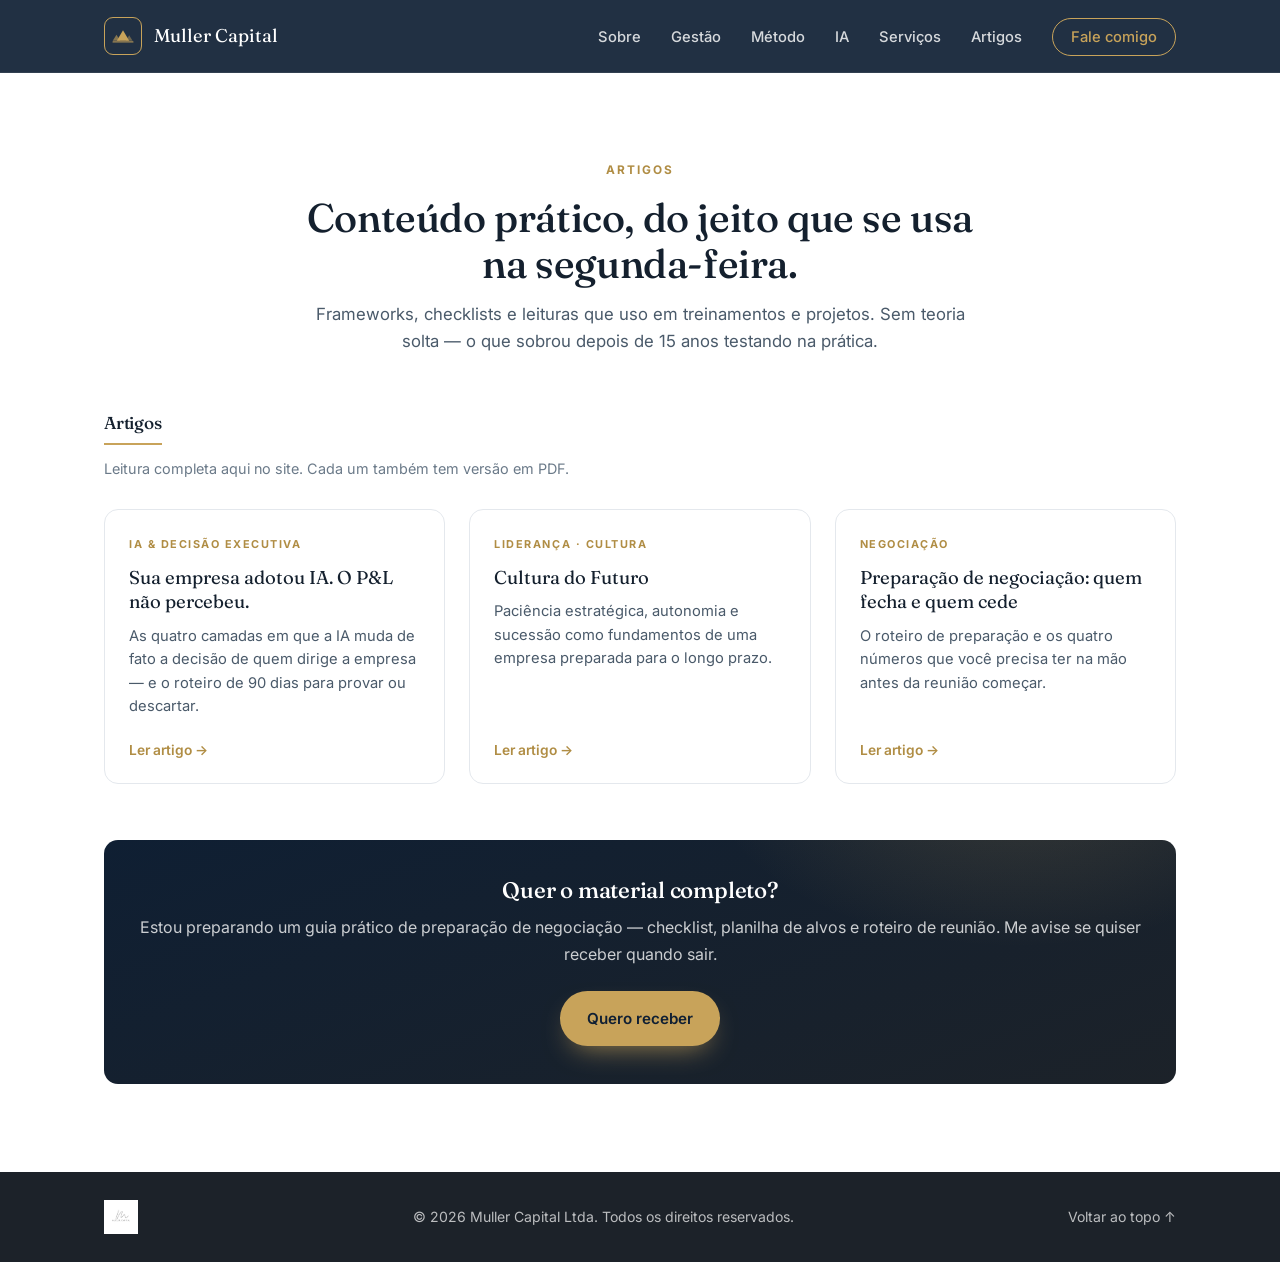
==== commit 2994ddca: "Add files via upload" ====
--- a/artigos/index.html
+++ b/artigos/index.html
@@ -22,7 +22,7 @@
   <link rel="preconnect" href="https://fonts.googleapis.com" />
   <link rel="preconnect" href="https://fonts.gstatic.com" crossorigin />
   <link href="https://fonts.googleapis.com/css2?family=Fraunces:opsz,wght@9..144,400;9..144,500;9..144,600&family=Inter:wght@400;500;600;700&display=swap" rel="stylesheet" />
-  <link rel="stylesheet" href="../css/styles.css?v=3" />
+  <link rel="stylesheet" href="../css/styles.css?v=5" />
 
   <script type="application/ld+json">
   {
@@ -69,9 +69,10 @@
           <span></span><span></span><span></span>
         </button>
         <ul class="nav-menu" id="nav-menu">
-          <li><a href="../index.html#sobre">Sobre</a></li>
+          <li><a href="../index.html#sobre">Sobre</a></li>
+          <li><a href="../index.html#gestao">Gestão</a></li>
           <li><a href="../index.html#metodo">Método</a></li>
-          <li><a href="../index.html#ia">IA</a></li>
+          <li><a href="../ia.html">IA</a></li>
           <li><a href="../index.html#servicos">Serviços</a></li>
           <li><a href="index.html">Artigos</a></li>
           <li><a href="../index.html#contato" class="nav-cta">Fale comigo</a></li>
--- a/css/styles.css
+++ b/css/styles.css
@@ -364,6 +364,69 @@
 .card-link { color: var(--gold-dark); font-weight: 600; font-size: 0.95rem; transition: gap 0.2s; }
 .card-link:hover { color: var(--navy); }
 
+/* =========================================================
+   GESTÃO DE DESEMPENHO — o gancho
+   ========================================================= */
+.gestao-head { max-width: 780px; margin: 0 auto 46px; text-align: center; }
+.gestao-head h2 {
+  font-size: clamp(1.45rem, 2.6vw, 2.05rem);
+  line-height: 1.34;
+  margin-bottom: 22px;
+}
+.gestao-head > p { color: var(--slate); font-size: 1.05rem; }
+
+.sintomas-label {
+  text-align: center;
+  font-size: 0.72rem;
+  text-transform: uppercase;
+  letter-spacing: 0.16em;
+  font-weight: 700;
+  color: var(--gold-dark);
+  margin-bottom: 22px;
+}
+.sintomas {
+  list-style: none;
+  display: grid;
+  grid-template-columns: repeat(2, 1fr);
+  gap: 14px 26px;
+  max-width: 960px;
+  margin: 0 auto;
+}
+.sintomas li {
+  position: relative;
+  padding: 15px 20px 15px 52px;
+  background: var(--white);
+  border: 1px solid var(--line);
+  border-radius: 10px;
+  color: var(--ink);
+  font-size: 0.96rem;
+  line-height: 1.55;
+}
+/* caixinha vazia (não é ✓): a métrica que a empresa ainda não tem */
+.sintomas li::before {
+  content: "";
+  position: absolute;
+  left: 20px; top: 19px;
+  width: 15px; height: 15px;
+  border-radius: 4px;
+  border: 2px solid var(--gold);
+}
+/* com 7 itens, o último ocupa a linha inteira em vez de deixar buraco */
+.sintomas li:last-child:nth-child(odd) { grid-column: 1 / -1; }
+
+.sintomas-fecho {
+  max-width: 740px;
+  margin: 34px auto 0;
+  text-align: center;
+  color: var(--slate);
+  font-size: 1.02rem;
+  line-height: 1.7;
+}
+.sintomas-fecho strong { color: var(--ink); }
+.gestao-cta { text-align: center; margin-top: 26px; }
+.gestao-cta a { color: var(--gold-dark); font-weight: 600; font-size: 0.98rem; }
+.gestao-cta a:hover { color: var(--navy); }
+
 /* ===================== MÉTODO BRIO ===================== */
 .section--brio {
   background:
@@ -390,25 +453,90 @@
 }
 .brio-quote cite { display: block; margin-top: 14px; font-size: 0.95rem; font-style: normal; color: var(--gold); }
 
-.brio-grid { display: grid; grid-template-columns: repeat(4, 1fr); gap: 20px; }
-.brio-card {
-  background: rgba(255,255,255,0.04);
-  border: 1px solid rgba(255,255,255,0.12);
-  border-radius: var(--radius);
-  padding: 28px 24px;
-  transition: transform 0.2s ease, border-color 0.2s ease, background 0.2s ease;
-}
-.brio-card:hover { transform: translateY(-6px); border-color: var(--gold); background: rgba(255,255,255,0.07); }
-.brio-letter {
+/* --- BRIO em duas vertentes: mesma sigla, dois objetos.
+       Esquerda = o líder (mentoria). Direita = a empresa (sistema de gestão).
+       As letras ficam numa espinha central que costura as duas colunas. --- */
+.brio-heads {
+  display: grid;
+  grid-template-columns: 1fr 96px 1fr;
+  column-gap: 28px;
+  margin-bottom: 8px;
+}
+.brio-head--left { text-align: right; }
+.brio-head-tag {
   display: block;
-  font-family: var(--font-display);
-  font-size: 3rem;
+  font-size: 0.67rem;
+  text-transform: uppercase;
+  letter-spacing: 0.16em;
+  font-weight: 700;
+  color: var(--gold);
+  margin-bottom: 8px;
+}
+.brio-head h3 { color: var(--white); font-size: 1.28rem; margin-bottom: 8px; }
+.brio-head p { color: rgba(255, 255, 255, 0.66); font-size: 0.92rem; line-height: 1.6; }
+
+.brio-row {
+  position: relative;
+  display: grid;
+  grid-template-columns: 1fr 96px 1fr;
+  column-gap: 28px;
+  align-items: start;   /* alinhamento superior: Brilhante e Base começam na mesma linha */
+  padding: 26px 0;
+}
+/* Espinha vertical, cortada em volta do círculo. Com alinhamento no topo,
+   o círculo (64px) começa em padding-top (26px) e termina em 90px. */
+.brio-row::before,
+.brio-row::after {
+  content: "";
+  position: absolute;
+  left: 50%;
+  transform: translateX(-50%);
+  width: 1px;
+  background: rgba(255, 255, 255, 0.16);
+}
+.brio-row::before { top: 0; height: 26px; }
+.brio-row::after { top: 90px; bottom: 0; }
+.brio-row:first-of-type::before { display: none; }
+.brio-row:last-of-type::after { display: none; }
+
+.brio-big {
+  grid-column: 2; grid-row: 1;
+  justify-self: center;
+  position: relative; z-index: 1;
+  width: 64px; height: 64px;
+  display: grid; place-items: center;
+  border-radius: 50%;
+  border: 1.5px solid var(--gold);
+  background: rgba(255, 255, 255, 0.05);
+  color: var(--gold);
+  font-family: var(--font-display);
+  font-size: 1.95rem;
   line-height: 1;
+}
+/* leve respiro para o título ficar oticamente casado com o círculo */
+.brio-side { padding-top: 11px; }
+.brio-side--left  { grid-column: 1; grid-row: 1; text-align: right; }
+.brio-side--right { grid-column: 3; grid-row: 1; }
+.brio-side-tag { display: none; }   /* só aparece no celular, quando as colunas empilham */
+.brio-side h4 {
+  font-family: var(--font-display);
+  font-weight: 500;
+  font-size: 1.16rem;
+  color: var(--white);
+  margin-bottom: 7px;
+}
+.brio-side p { color: rgba(255, 255, 255, 0.75); font-size: 0.94rem; line-height: 1.62; }
+.brio-out {
+  display: inline-block;
+  margin-top: 12px;
+  padding: 5px 13px;
+  border-radius: 999px;
+  background: rgba(200, 163, 90, 0.13);
+  border: 1px solid rgba(200, 163, 90, 0.34);
   color: var(--gold);
-  margin-bottom: 12px;
-}
-.brio-card h3 { color: var(--white); font-size: 1.25rem; margin-bottom: 10px; }
-.brio-card p { color: rgba(255,255,255,0.78); font-size: 0.95rem; }
+  font-size: 0.79rem;
+  font-weight: 600;
+}
 
 /* ===================== IA APLICADA ===================== */
 .ia-grid { display: grid; grid-template-columns: 0.85fr 1.15fr; gap: 56px; align-items: start; }
@@ -437,13 +565,158 @@
 .ia-body > p { color: var(--slate); font-size: 0.99rem; margin-bottom: 15px; }
 .ia-body .card-list { margin-bottom: 0; }
 
+/* =========================================================
+   DIAGNÓSTICO DE GESTÃO — porta de entrada (faixa larga, não card)
+   ========================================================= */
+.diagnostico {
+  display: grid;
+  grid-template-columns: 1.08fr 0.92fr;
+  gap: 44px;
+  align-items: center;
+  padding: 40px 42px;
+  margin-bottom: 44px;
+  border-radius: var(--radius);
+  background:
+    radial-gradient(620px 340px at 88% -20%, rgba(200, 163, 90, 0.2), transparent 62%),
+    linear-gradient(160deg, var(--navy) 0%, var(--graphite) 100%);
+  color: var(--white);
+  box-shadow: var(--shadow);
+}
+.diag-tag {
+  display: inline-block;
+  background: var(--gold);
+  color: var(--navy);
+  font-size: 0.68rem;
+  font-weight: 700;
+  letter-spacing: 0.08em;
+  text-transform: uppercase;
+  padding: 5px 13px;
+  border-radius: 999px;
+  margin-bottom: 16px;
+}
+.diagnostico h3 {
+  color: var(--white);
+  font-size: clamp(1.4rem, 2.4vw, 1.85rem);
+  margin-bottom: 12px;
+}
+.diag-desc { color: rgba(255, 255, 255, 0.8); font-size: 1rem; line-height: 1.65; }
+.diag-list { list-style: none; display: grid; gap: 10px; margin-top: 20px; }
+.diag-list li {
+  position: relative;
+  padding-left: 26px;
+  font-size: 0.95rem;
+  color: rgba(255, 255, 255, 0.92);
+  line-height: 1.55;
+}
+.diag-list li::before {
+  content: "→";
+  position: absolute; left: 0; top: 0;
+  color: var(--gold);
+  font-weight: 700;
+}
+.diag-box {
+  background: rgba(255, 255, 255, 0.06);
+  border: 1px solid rgba(255, 255, 255, 0.16);
+  border-radius: 12px;
+  padding: 26px 26px 24px;
+  text-align: center;
+}
+.diag-price-label {
+  display: block;
+  font-size: 0.7rem;
+  text-transform: uppercase;
+  letter-spacing: 0.12em;
+  font-weight: 700;
+  color: var(--gold);
+  margin-bottom: 6px;
+}
+.diag-price {
+  display: block;
+  font-family: var(--font-display);
+  font-size: 2.35rem;
+  line-height: 1.05;
+  color: var(--white);
+}
+.diag-price-unit { display: block; font-size: 0.85rem; color: rgba(255, 255, 255, 0.62); margin-top: 4px; }
+.diag-meta {
+  list-style: none;
+  display: grid;
+  gap: 9px;
+  margin: 20px 0 22px;
+  padding-top: 18px;
+  border-top: 1px solid rgba(255, 255, 255, 0.14);
+  text-align: left;
+}
+.diag-meta li { font-size: 0.87rem; color: rgba(255, 255, 255, 0.8); display: flex; gap: 10px; line-height: 1.5; }
+.diag-meta span { color: rgba(255, 255, 255, 0.5); flex: none; width: 78px; }
+/* a linha do reembolso é argumento de venda, então ganha destaque */
+.diag-meta-hi { color: var(--gold) !important; font-weight: 600; }
+.diag-meta-hi span { color: rgba(200, 163, 90, 0.65) !important; font-weight: 400; }
+
+/* =========================================================
+   FAIXA — IA e Artigos (páginas próprias)
+   ========================================================= */
+.section--slim { padding: 54px 0; }
+.explore { display: grid; grid-template-columns: repeat(2, 1fr); gap: 22px; }
+.explore-tile {
+  display: block;
+  position: relative;
+  overflow: hidden;
+  background: var(--white);
+  border: 1px solid var(--line);
+  border-radius: var(--radius);
+  padding: 26px 26px 24px;
+  transition: transform 0.2s ease, box-shadow 0.22s ease, border-color 0.2s ease;
+}
+.explore-tile::before {
+  content: "";
+  position: absolute; top: 0; left: 0; right: 0; height: 3px;
+  background: var(--gold);
+  transform: scaleX(0);
+  transform-origin: left;
+  transition: transform 0.28s ease;
+}
+.explore-tile:hover {
+  transform: translateY(-5px);
+  box-shadow: var(--shadow);
+  border-color: rgba(200, 163, 90, 0.5);
+}
+.explore-tile:hover::before { transform: scaleX(1); }
+.explore-eyebrow {
+  display: block;
+  font-size: 0.68rem;
+  text-transform: uppercase;
+  letter-spacing: 0.14em;
+  font-weight: 700;
+  color: var(--gold-dark);
+  margin-bottom: 10px;
+}
+.explore-tile h3 { font-size: 1.24rem; color: var(--ink); margin-bottom: 8px; }
+.explore-tile p { color: var(--slate); font-size: 0.95rem; line-height: 1.6; margin-bottom: 16px; }
+.explore-seta { color: var(--gold-dark); font-weight: 600; font-size: 0.9rem; }
+
+/* =========================================================
+   CAPA DE PÁGINA DE SERVIÇO (ia.html)
+   ========================================================= */
+.svc-hero {
+  background:
+    radial-gradient(760px 420px at 82% -25%, rgba(200, 163, 90, 0.18), transparent 62%),
+    linear-gradient(160deg, var(--navy) 0%, var(--graphite) 100%);
+  color: var(--white);
+  padding: 68px 0 60px;
+}
+.svc-hero h1 { color: var(--white); font-size: clamp(2rem, 4.2vw, 2.9rem); margin-bottom: 20px; max-width: 20ch; }
+.svc-hero .lead { max-width: 62ch; margin-bottom: 30px; }
+.svc-back { display: inline-block; margin-bottom: 22px; color: var(--gold); font-size: 0.88rem; font-weight: 600; }
+.svc-back:hover { text-decoration: underline; }
+
 /* ===================== GRÁFICO DE CRESCIMENTO ===================== */
 .growth-chart {
   background: var(--white);
   border: 1px solid var(--line);
   border-radius: var(--radius);
   padding: 30px 28px 22px;
-  margin: 0 0 32px;
+  margin: 0;
 }
 .growth-title { text-align: center; color: var(--slate); font-size: 1.05rem; margin-bottom: 26px; }
 .growth-title strong { color: var(--navy); font-family: var(--font-display); }
@@ -516,7 +789,7 @@
 .stat-label { color: var(--slate); font-size: 0.95rem; }
 
 /* ===================== FORMAÇÃO ===================== */
-.formacao-grid { display: grid; grid-template-columns: 0.9fr 1.1fr; gap: 56px; align-items: start; }
+.formacao-grid { display: grid; grid-template-columns: 0.78fr 1.22fr; gap: 56px; align-items: start; }
 .formacao-langs { margin-top: 22px; color: var(--slate); font-size: 0.98rem; }
 .formacao-extra { margin-top: 28px; }
 .formacao-extra-title {
@@ -537,28 +810,36 @@
   color: var(--ink);
   font-weight: 500;
 }
-.formacao-list { list-style: none; display: grid; gap: 4px; }
+/* Duas colunas: a lista tem 8 itens e ocupava meia página em coluna única. */
+.formacao-list {
+  list-style: none;
+  display: grid;
+  grid-template-columns: repeat(2, 1fr);
+  gap: 10px;
+  align-content: start;
+}
 .formacao-list li {
   display: flex;
-  align-items: center;
-  gap: 16px;
+  align-items: flex-start;
+  gap: 11px;
   background: var(--white);
   border: 1px solid var(--line);
   border-radius: 10px;
-  padding: 16px 20px;
-  margin-bottom: 10px;
+  padding: 12px 14px;
 }
 .formacao-list .flag {
   width: 30px; height: 22px;
   flex-shrink: 0;
+  margin-top: 3px;
   border-radius: 3px;
   object-fit: cover;
   box-shadow: 0 1px 3px rgba(0,0,0,0.18);
 }
 .formacao-text { min-width: 0; }
-.formacao-list strong { display: block; color: var(--ink); font-size: 1.02rem; }
-.formacao-list span { color: var(--muted); font-size: 0.92rem; }
-.formacao-honor { background: var(--navy) !important; border-color: var(--navy) !important; }
+.formacao-list strong { display: block; color: var(--ink); font-size: 0.93rem; line-height: 1.35; }
+.formacao-list span { color: var(--muted); font-size: 0.82rem; line-height: 1.45; }
+/* a honraria atravessa as duas colunas, como faixa de destaque no topo */
+.formacao-honor { grid-column: 1 / -1; background: var(--navy) !important; border-color: var(--navy) !important; }
 .formacao-honor strong { color: var(--gold) !important; }
 .formacao-honor span { color: rgba(255,255,255,0.78) !important; }
 
@@ -566,8 +847,8 @@
 .gallery {
   display: grid;
   grid-template-columns: repeat(4, 1fr);
-  grid-auto-rows: 240px;
-  gap: 18px;
+  grid-auto-rows: 172px;
+  gap: 14px;
 }
 .gallery-item {
   position: relative;
@@ -603,10 +884,10 @@
 .gallery-item figcaption {
   position: absolute;
   left: 0; right: 0; bottom: 0;
-  padding: 28px 18px 14px;
+  padding: 22px 14px 11px;
   background: linear-gradient(transparent, rgba(15,31,51,0.92));
   color: var(--white);
-  font-size: 0.9rem;
+  font-size: 0.84rem;
   font-weight: 500;
 }
 .media-tag {
@@ -627,7 +908,7 @@
 .podcast-cta {
   display: flex;
   align-items: center;
-  gap: 24px;
+  gap: 20px;
   margin-top: 24px;
   padding: 18px;
   background: var(--white);
@@ -640,7 +921,7 @@
 .podcast-thumb {
   position: relative;
   flex-shrink: 0;
-  width: 220px;
+  width: 180px;
   aspect-ratio: 16 / 9;
   border-radius: 10px;
   overflow: hidden;
@@ -666,7 +947,7 @@
   font-size: 0.7rem; font-weight: 700; letter-spacing: 0.1em; text-transform: uppercase;
   color: var(--gold-dark);
 }
-.podcast-info strong { font-family: var(--font-display); font-size: 1.2rem; color: var(--ink); font-weight: 500; line-height: 1.3; }
+.podcast-info strong { font-family: var(--font-display); font-size: 1.08rem; color: var(--ink); font-weight: 500; line-height: 1.3; }
 .podcast-link-text { color: var(--gold-dark); font-weight: 600; font-size: 0.95rem; }
 
 @media (max-width: 560px) {
@@ -871,8 +1152,9 @@
 .post-body strong { color: var(--ink); font-weight: 600; }
 .post-body em { color: var(--ink); }
 
-/* Capitular na abertura do texto */
-.post-body > p:first-of-type::first-letter {
+/* Capitular: só quando um parágrafo realmente ABRE o artigo.
+   Se o corpo começar com título ou citação, não aparece capitular solta no meio. */
+.post-body > p:first-child::first-letter {
   float: left;
   font-family: var(--font-display);
   font-size: 3.5rem;
@@ -889,6 +1171,10 @@
   padding-top: 26px;
   border-top: 1px solid var(--line);
 }
+/* O primeiro elemento do corpo nunca leva filete/afastamento de topo:
+   o artigo já começou na capa. */
+.post-body > :first-child { margin-top: 0; }
+.post-body > h2:first-child { padding-top: 0; border-top: none; }
 .post-body h3 { font-size: 1.12rem; color: var(--ink); margin: 32px 0 10px; }
 
 .post-body ul, .post-body ol { list-style: none; display: grid; gap: 12px; margin: 0 0 24px; }
@@ -1075,10 +1361,35 @@
   .artigos-cards { grid-template-columns: repeat(2, 1fr); }
   .ia-grid { grid-template-columns: 1fr; gap: 40px; }
   .ia-intro { position: static; }
-  .brio-grid { grid-template-columns: repeat(2, 1fr); }
   .brio-quote { font-size: 1.12rem; }
   .stats { grid-template-columns: repeat(2, 1fr); }
-  .gallery { grid-template-columns: repeat(2, 1fr); grid-auto-rows: 200px; }
+  .gallery { grid-template-columns: repeat(2, 1fr); grid-auto-rows: 150px; }
+
+  /* BRIO: as duas vertentes empilham — letra, depois líder, depois empresa */
+  .brio-heads { grid-template-columns: 1fr; gap: 18px; margin-bottom: 26px; }
+  .brio-heads > div:nth-child(2) { display: none; }
+  .brio-head--left { text-align: left; }
+  .brio-row {
+    grid-template-columns: 1fr;
+    padding: 26px 0;
+    border-top: 1px solid rgba(255, 255, 255, 0.1);
+  }
+  .brio-row::before, .brio-row::after { display: none; }
+  .brio-big { grid-column: 1; grid-row: auto; justify-self: start; margin-bottom: 16px; }
+  .brio-side { padding-top: 0; }
+  .brio-side--left, .brio-side--right { grid-column: 1; grid-row: auto; text-align: left; }
+  .brio-side--left { margin-bottom: 20px; }
+  .brio-side-tag {
+    display: block;
+    font-size: 0.65rem;
+    text-transform: uppercase;
+    letter-spacing: 0.14em;
+    font-weight: 700;
+    color: var(--gold);
+    margin-bottom: 5px;
+  }
+
+  .diagnostico { grid-template-columns: 1fr; gap: 30px; padding: 32px 26px; }
   .gallery-item--wide,
   .gallery-item--media { grid-column: span 2; }
 
@@ -1102,6 +1413,10 @@
 
 @media (max-width: 560px) {
   .section { padding: 60px 0; }
+  .sintomas { grid-template-columns: 1fr; }
+  .sintomas li:last-child:nth-child(odd) { grid-column: auto; }
+  .explore { grid-template-columns: 1fr; }
+  .formacao-list { grid-template-columns: 1fr; }
   .artigos-cards { grid-template-columns: 1fr; }
   .post-stats { grid-template-columns: 1fr; }
   .post-hero { padding: 44px 0 40px; }
